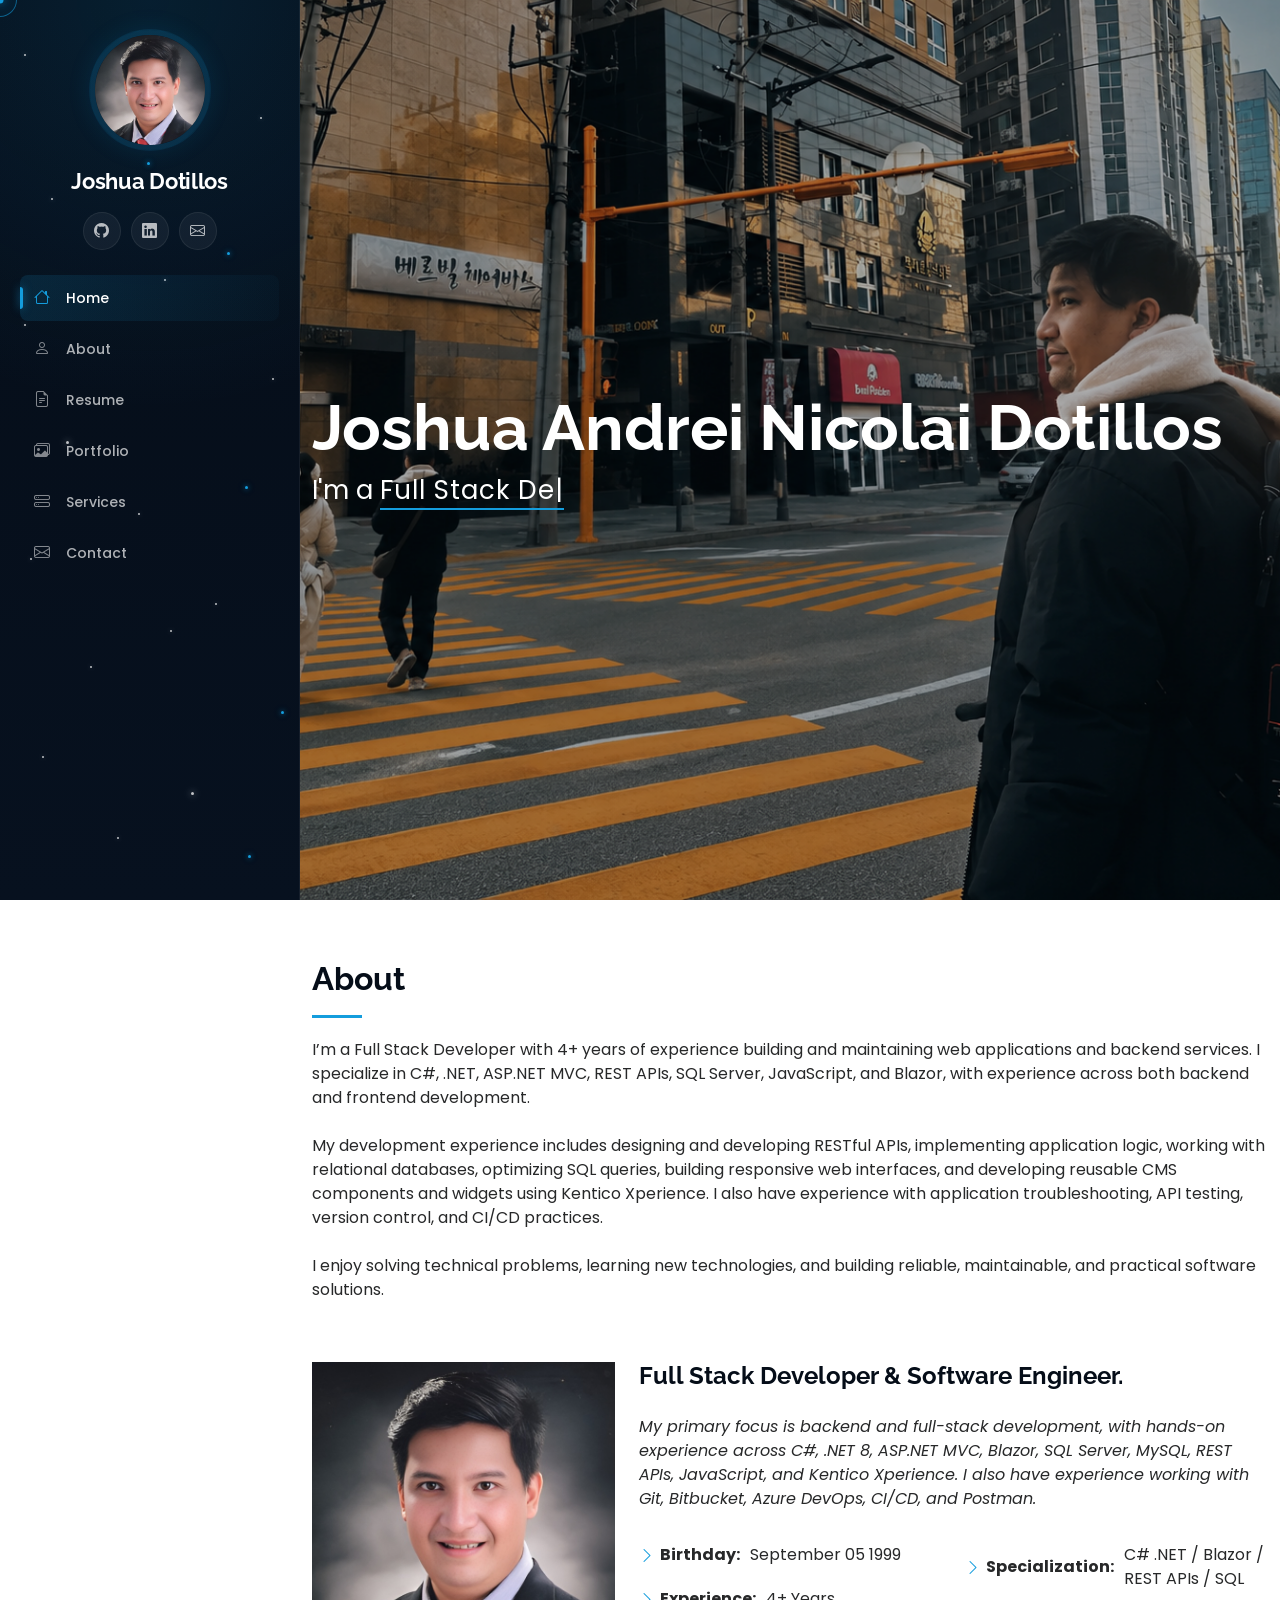
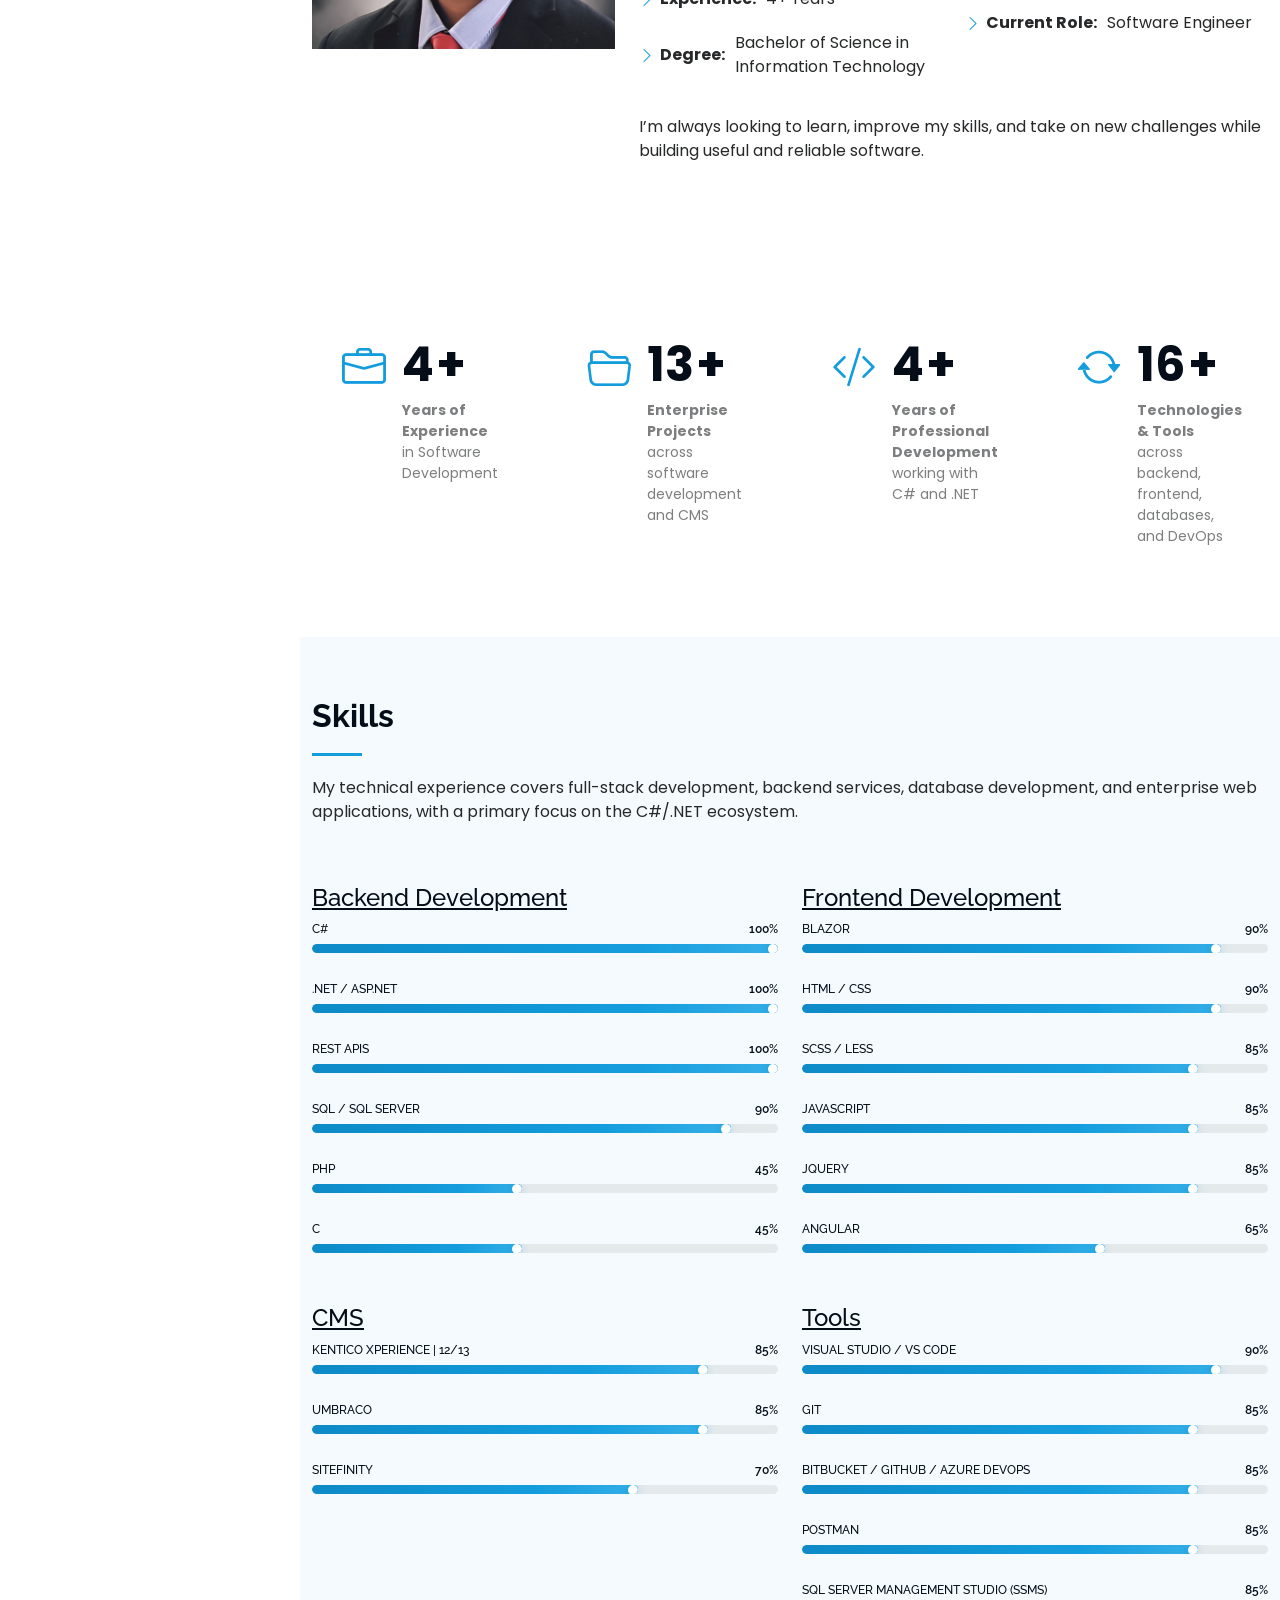
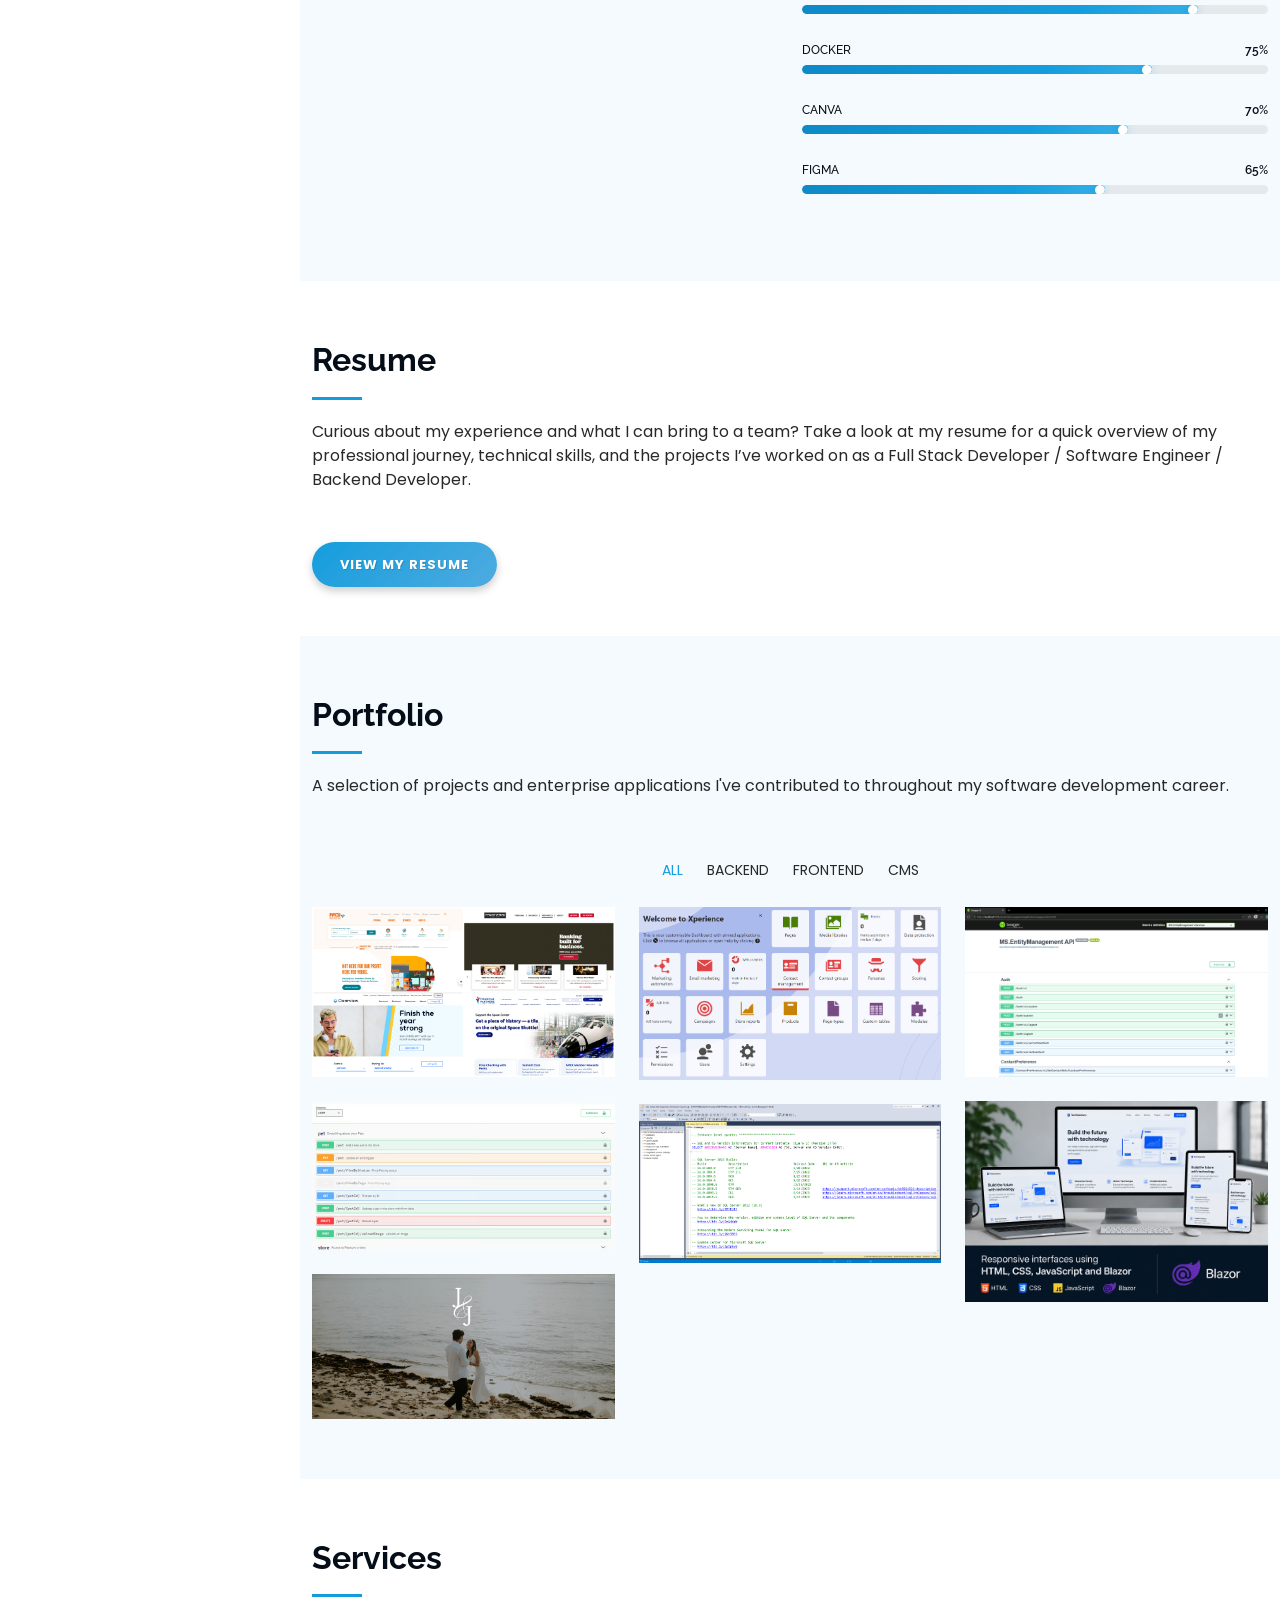
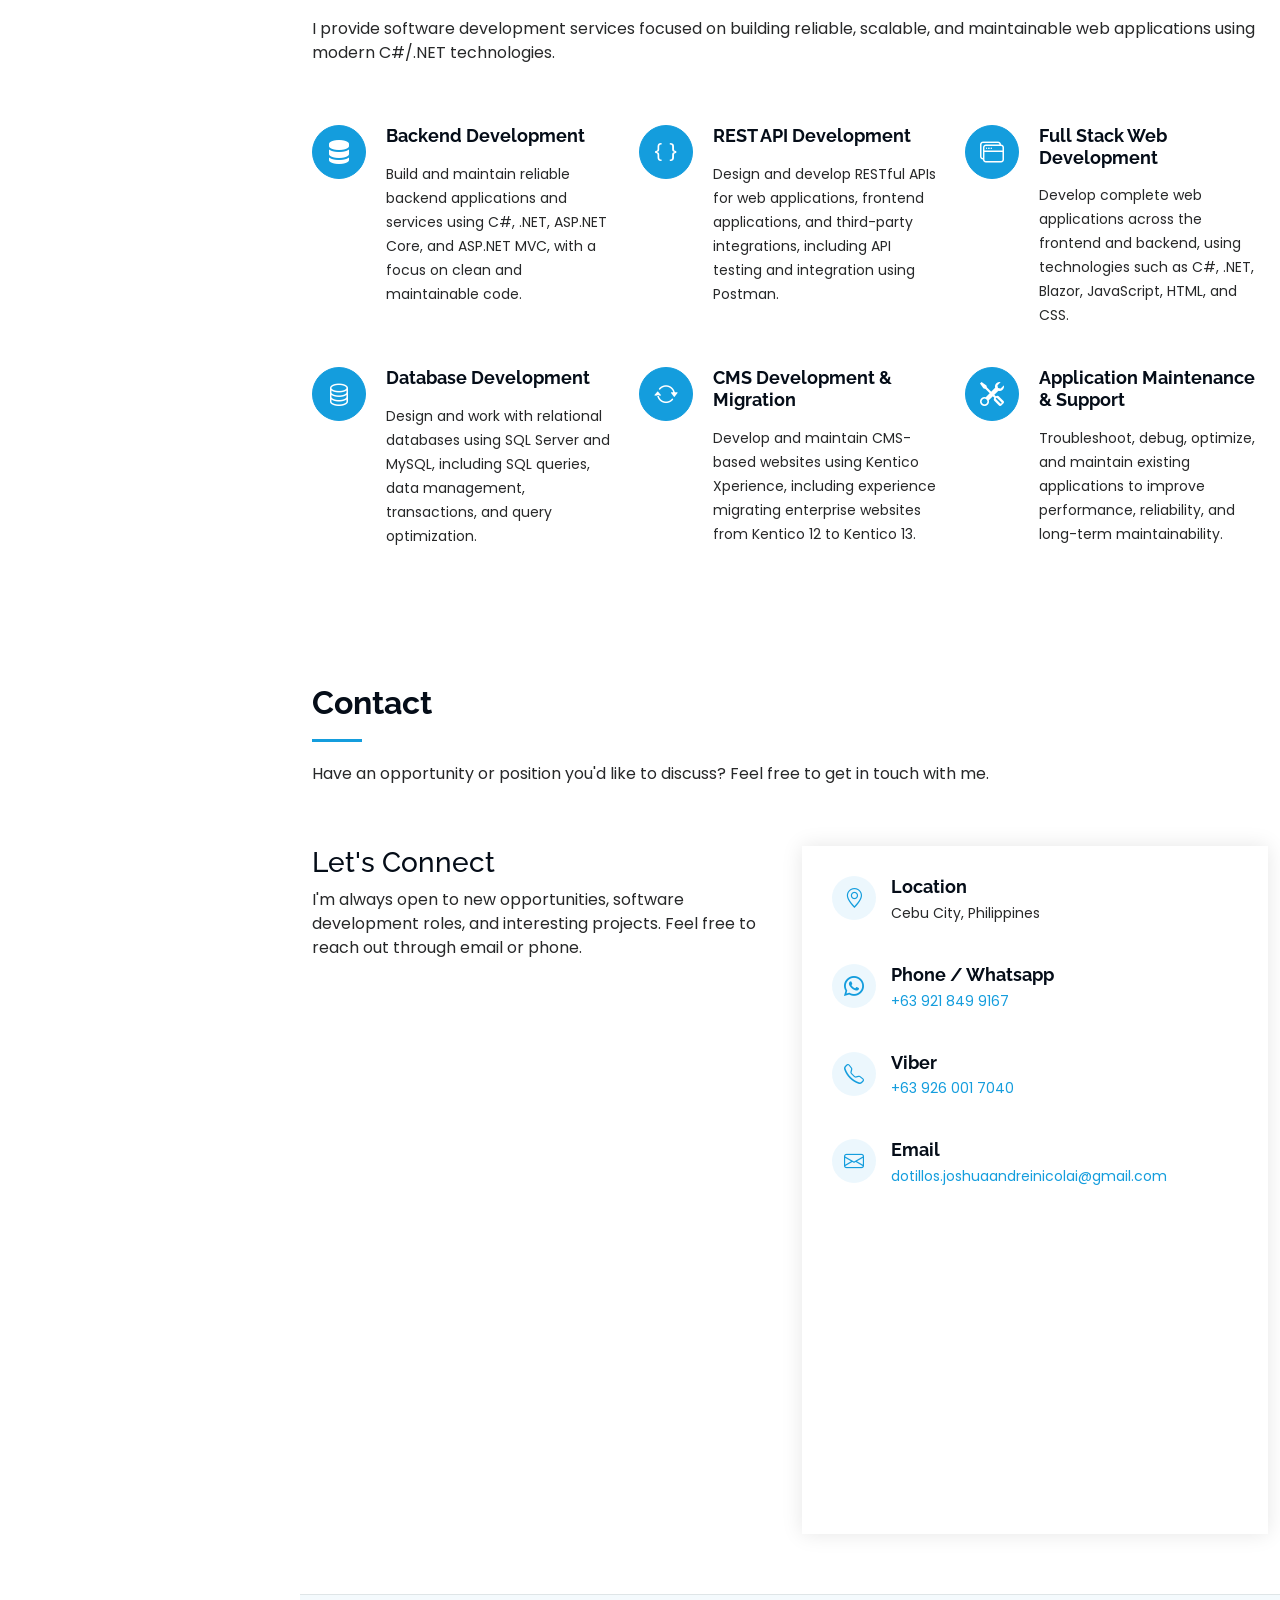
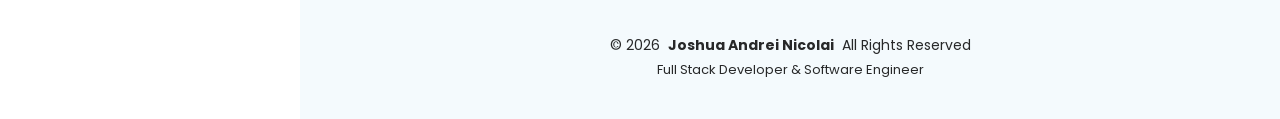
==== index.html @ 0458a4d9 "Added BG and Cursor Effects" ====
<!DOCTYPE html>
<html lang="en">

<head>
    <meta charset="utf-8">
    <meta content="width=device-width, initial-scale=1.0" name="viewport">
    <title>Joshua Dotillos | Portfolio</title>
    <meta content="" name="description">
    <meta content="" name="keywords">

    <!-- Favicons -->
    <link href="Content/assets/img/favicon.png" rel="icon">
    <link href="Content/assets/img/apple-touch-icon.png" rel="apple-touch-icon">

    <!-- Fonts -->
    <link href="https://fonts.googleapis.com" rel="preconnect">
    <link href="https://fonts.gstatic.com" rel="preconnect" crossorigin>
    <link
        href="https://fonts.googleapis.com/css2?family=Roboto:ital,wght@0,100;0,300;0,400;0,500;0,700;0,900;1,100;1,300;1,400;1,500;1,700;1,900&family=Poppins:ital,wght@0,100;0,200;0,300;0,400;0,500;0,600;0,700;0,800;0,900;1,100;1,200;1,300;1,400;1,500;1,600;1,700;1,800;1,900&family=Raleway:ital,wght@0,100;0,200;0,300;0,400;0,500;0,600;0,700;0,800;0,900;1,100;1,200;1,300;1,400;1,500;1,600;1,700;1,800;1,900&display=swap"
        rel="stylesheet">

    <!-- Vendor CSS Files -->
    <link href="Content/assets/vendor/bootstrap/css/bootstrap.min.css" rel="stylesheet">
    <link href="Content/assets/vendor/bootstrap-icons/bootstrap-icons.css" rel="stylesheet">
    <link href="Content/assets/vendor/aos/aos.css" rel="stylesheet">
    <link href="Content/assets/vendor/glightbox/css/glightbox.min.css" rel="stylesheet">
    <link href="Content/assets/vendor/swiper/swiper-bundle.min.css" rel="stylesheet">

    <!-- CSS File -->
    <link href="Content/assets/css/main.css" rel="stylesheet">
    <link href="Content/assets/css/buttons.css" rel="stylesheet">
</head>

<body class="index-page">

    <header id="header" class="header dark-background d-flex flex-column">

        <!-- Stargazing background -->
        <div class="star-field" aria-hidden="true">
            <span class="star star-1"></span>
            <span class="star star-2"></span>
            <span class="star star-3"></span>
            <span class="star star-4"></span>
            <span class="star star-5"></span>
            <span class="star star-6"></span>
            <span class="star star-7"></span>
            <span class="star star-8"></span>
            <span class="star star-9"></span>
            <span class="star star-10"></span>
            <span class="star star-11"></span>
            <span class="star star-12"></span>
            <span class="star star-13"></span>
            <span class="star star-14"></span>
            <span class="star star-15"></span>
            <span class="star star-16"></span>
            <span class="star star-17"></span>
            <span class="star star-18"></span>
            <span class="star star-19"></span>
            <span class="star star-20"></span>
        </div>

        <!-- Header content -->
        <div class="header-content">
            <i class="header-toggle d-xl-none bi bi-list"></i>
            <div class="profile-img">
                <img src="Content/assets/img/my-profile-img.jpg" alt="Joshua Dotillos" class="img-fluid rounded-circle">
            </div>

            <a href="index.html" class="logo d-flex align-items-center justify-content-center">
                <h1 class="sitename">Joshua Dotillos</h1>
            </a>

            <div class="social-links text-center">
                <a href="https://github.com/joshuadotillos" class="github" aria-label="GitHub">
                    <i class="bi bi-github"></i>
                </a>

                <a href="https://www.linkedin.com/in/joshuadotillos/" class="linkedin" aria-label="LinkedIn">
                    <i class="bi bi-linkedin"></i>
                </a>

                <a href="mailto:dotillos.joshuandreinicolai@gmail.com" class="email" aria-label="Email">
                    <i class="bi bi-envelope"></i>
                </a>
            </div>

            <nav id="navmenu" class="navmenu">
                <ul>
                    <li>
                        <a href="#hero" class="active">
                            <i class="bi bi-house navicon"></i>
                            <span>Home</span>
                        </a>
                    </li>

                    <li>
                        <a href="#about">
                            <i class="bi bi-person navicon"></i>
                            <span>About</span>
                        </a>
                    </li>

                    <li>
                        <a href="#resume">
                            <i class="bi bi-file-earmark-text navicon"></i>
                            <span>Resume</span>
                        </a>
                    </li>

                    <li>
                        <a href="#portfolio">
                            <i class="bi bi-images navicon"></i>
                            <span>Portfolio</span>
                        </a>
                    </li>

                    <li>
                        <a href="#services">
                            <i class="bi bi-hdd-stack navicon"></i>
                            <span>Services</span>
                        </a>
                    </li>

                    <li>
                        <a href="#contact">
                            <i class="bi bi-envelope navicon"></i>
                            <span>Contact</span>
                        </a>
                    </li>
                </ul>
            </nav>
        </div>
    </header>

    <main class="main">

        <div class="custom-cursor">
            <div class="cursor-dot"></div>
            <div class="cursor-ring"></div>
        </div>

        <!-- Hero Section -->
        <section id="hero" class="hero section dark-background">

            <img src="Content/assets/img/hero-bg.png" alt="" data-aos="fade-in" class="">

            <div class="container" data-aos="fade-up" data-aos-delay="100">
                <h2>Joshua Andrei Nicolai Dotillos</h2>
                <p>I'm a <span class="typed"
                        data-typed-items="Full Stack Developer, Software Engineer, Software Application Developer, Backend Developer">Developer</span><span
                        class="typed-cursor typed-cursor--blink" aria-hidden="true"></span><span
                        class="typed-cursor typed-cursor--blink" aria-hidden="true"></span></p>
            </div>

        </section>
        <!-- End Hero Section -->

        <!-- About Section -->
        <section id="about" class="about section">

            <!-- Section Title -->
            <div class="container section-title" data-aos="fade-up">
                <h2>About</h2>
                <p>
                    I’m a Full Stack Developer with 4+ years of experience building and maintaining web applications and
                    backend
                    services. I specialize in C#, .NET, ASP.NET MVC, REST APIs, SQL Server, JavaScript, and Blazor, with
                    experience across both backend and frontend development.
                    <br><br>
                    My development experience includes designing and developing RESTful APIs, implementing application
                    logic,
                    working with relational databases, optimizing SQL queries, building responsive web interfaces, and
                    developing
                    reusable CMS components and widgets using Kentico Xperience. I also have experience with application
                    troubleshooting, API testing, version control, and CI/CD practices.
                    <br><br>
                    I enjoy solving technical problems, learning new technologies, and building reliable, maintainable,
                    and
                    practical software solutions.
                </p>
            </div>
            <!-- End Section Title -->

            <div class="container" data-aos="fade-up" data-aos-delay="100">

                <div class="row gy-4 justify-content-center">
                    <div class="col-lg-4">
                        <img src="Content/assets/img/my-profile-img.jpg" class="img-fluid" alt="">
                    </div>
                    <div class="col-lg-8 content">
                        <h2>Full Stack Developer &amp; Software Engineer.</h2>
                        <p class="fst-italic py-3">
                            My primary focus is backend and full-stack development, with hands-on experience across C#,
                            .NET 8,
                            ASP.NET MVC, Blazor, SQL Server, MySQL, REST APIs, JavaScript, and Kentico Xperience.
                            I also have experience working with Git, Bitbucket, Azure DevOps, CI/CD, and Postman.
                        </p>
                        <div class="row">
                            <div class="col-lg-6">
                                <ul>
                                    <li><i class="bi bi-chevron-right"></i> <strong>Birthday:</strong> <span>September
                                            05 1999</span></li>
                                    <li><i class="bi bi-chevron-right"></i> <strong>Experience:</strong> <span>4+
                                            Years</span></li>
                                    <li><i class="bi bi-chevron-right"></i> <strong>Degree:</strong> <span>Bachelor of
                                            Science in
                                            Information Technology</span></li>
                                </ul>
                            </div>
                            <div class="col-lg-6">
                                <ul>
                                    <li><i class="bi bi-chevron-right"></i> <strong>Specialization:</strong> <span>C#
                                            .NET / Blazor / REST APIs /
                                            SQL</span></li>
                                    <li><i class="bi bi-chevron-right"></i> <strong>Current Role:</strong>
                                        <span>Software Engineer</span>
                                    </li>
                                </ul>
                            </div>
                        </div>
                        <p class="py-3">
                            I’m always looking to learn, improve my skills, and take on new challenges while building
                            useful and reliable software.
                        </p>
                    </div>
                </div>

            </div>

        </section>
        <!-- End About Section -->

        <!-- Stats Section -->
        <section id="stats" class="stats section">

            <div class="container" data-aos="fade-up" data-aos-delay="100">

                <div class="row gy-4">

                    <!-- Stats Item -->
                    <div class="col-lg-3 col-md-6">
                        <div class="stats-item">
                            <i class="bi bi-briefcase"></i>
                            <span data-purecounter-start="0" data-purecounter-end="4" data-purecounter-duration="1"
                                class="purecounter"></span>
                            <p><strong>Years of Experience</strong> <span>in Software Development</span></p>
                        </div>
                    </div>
                    <!-- End Stats Item -->

                    <!-- Stats Item -->
                    <div class="col-lg-3 col-md-6">
                        <div class="stats-item">
                            <i class="bi bi-folder2-open"></i>
                            <span data-purecounter-start="0" data-purecounter-end="13" data-purecounter-duration="1"
                                class="purecounter"></span>
                            <p><strong>Enterprise Projects</strong> <span>across software development and CMS</span></p>
                        </div>
                    </div>
                    <!-- End Stats Item -->

                    <!-- Stats Item -->
                    <div class="col-lg-3 col-md-6">
                        <div class="stats-item">
                            <i class="bi bi-code-slash"></i>
                            <span data-purecounter-start="0" data-purecounter-end="4" data-purecounter-duration="1"
                                class="purecounter"></span>
                            <p><strong>Years of Professional Development</strong> <span>working with C# and .NET</span>
                            </p>
                        </div>
                    </div>
                    <!-- End Stats Item -->

                    <!-- Stats Item -->
                    <div class="col-lg-3 col-md-6">
                        <div class="stats-item">
                            <i class="bi bi-arrow-repeat"></i>
                            <span data-purecounter-start="0" data-purecounter-end="16" data-purecounter-duration="1"
                                class="purecounter"></span>
                            <p><strong>Technologies & Tools</strong> <span>across backend, frontend, databases, and
                                    DevOps</span></p>
                        </div>
                    </div>
                    <!-- End Stats Item -->

                </div>

            </div>

        </section>
        <!-- End Stats Section -->

        <!-- Skills Section -->
        <section id="skills" class="skills section light-background">

            <!-- Section Title -->
            <div class="container section-title" data-aos="fade-up">
                <h2>Skills</h2>
                <p>My technical experience covers full-stack development, backend services, database development, and
                    enterprise
                    web applications,
                    with a primary focus on the C#/.NET ecosystem.</p>
            </div>
            <!-- End Section Title -->

            <div class="container" data-aos="fade-up" data-aos-delay="100">
                <div class="row skills-content skills-animation">

                    <!-- BACKEND -->
                    <div class="col-lg-6">
                        <h4><u>Backend Development</u></h4>

                        <!-- C# -->
                        <div class="progress">
                            <span class="skill">
                                <span>C#</span>
                                <i class="val">100%</i>
                            </span>
                            <div class="progress-bar-wrap">
                                <div class="progress-bar" role="progressbar" aria-valuenow="100" aria-valuemin="0"
                                    aria-valuemax="100">
                                </div>
                            </div>
                        </div>

                        <!-- .NET -->
                        <div class="progress">
                            <span class="skill">
                                <span>.NET / ASP.NET</span>
                                <i class="val">100%</i>
                            </span>
                            <div class="progress-bar-wrap">
                                <div class="progress-bar" role="progressbar" aria-valuenow="100" aria-valuemin="0"
                                    aria-valuemax="100">
                                </div>
                            </div>
                        </div>

                        <!-- REST APIs -->
                        <div class="progress">
                            <span class="skill">
                                <span>REST APIs</span>
                                <i class="val">100%</i>
                            </span>
                            <div class="progress-bar-wrap">
                                <div class="progress-bar" role="progressbar" aria-valuenow="100" aria-valuemin="0"
                                    aria-valuemax="100">
                                </div>
                            </div>
                        </div>

                        <!-- SQL -->
                        <div class="progress">
                            <span class="skill">
                                <span>SQL / SQL Server</span>
                                <i class="val">90%</i>
                            </span>
                            <div class="progress-bar-wrap">
                                <div class="progress-bar" role="progressbar" aria-valuenow="90" aria-valuemin="0"
                                    aria-valuemax="100">
                                </div>
                            </div>
                        </div>

                        <!-- PHP -->
                        <div class="progress">
                            <span class="skill">
                                <span>PHP</span>
                                <i class="val">45%</i>
                            </span>
                            <div class="progress-bar-wrap">
                                <div class="progress-bar" role="progressbar" aria-valuenow="45" aria-valuemin="0"
                                    aria-valuemax="100">
                                </div>
                            </div>
                        </div>

                        <!-- C -->
                        <div class="progress">
                            <span class="skill">
                                <span>C</span>
                                <i class="val">45%</i>
                            </span>
                            <div class="progress-bar-wrap">
                                <div class="progress-bar" role="progressbar" aria-valuenow="45" aria-valuemin="0"
                                    aria-valuemax="100">
                                </div>
                            </div>
                        </div>

                    </div>


                    <!-- FRONTEND -->
                    <div class="col-lg-6">
                        <h4><u>Frontend Development</u></h4>

                        <!-- Blazor -->
                        <div class="progress">
                            <span class="skill">
                                <span>Blazor</span>
                                <i class="val">90%</i>
                            </span>
                            <div class="progress-bar-wrap">
                                <div class="progress-bar" role="progressbar" aria-valuenow="90" aria-valuemin="0"
                                    aria-valuemax="100">
                                </div>
                            </div>
                        </div>

                        <!-- HTML / CSS -->
                        <div class="progress">
                            <span class="skill">
                                <span>HTML / CSS</span>
                                <i class="val">90%</i>
                            </span>
                            <div class="progress-bar-wrap">
                                <div class="progress-bar" role="progressbar" aria-valuenow="90" aria-valuemin="0"
                                    aria-valuemax="100">
                                </div>
                            </div>
                        </div>

                        <!-- SCSS / LESS -->
                        <div class="progress">
                            <span class="skill">
                                <span>SCSS / LESS</span>
                                <i class="val">85%</i>
                            </span>
                            <div class="progress-bar-wrap">
                                <div class="progress-bar" role="progressbar" aria-valuenow="85" aria-valuemin="0"
                                    aria-valuemax="100">
                                </div>
                            </div>
                        </div>

                        <!-- JavaScript -->
                        <div class="progress">
                            <span class="skill">
                                <span>JavaScript</span>
                                <i class="val">85%</i>
                            </span>
                            <div class="progress-bar-wrap">
                                <div class="progress-bar" role="progressbar" aria-valuenow="85" aria-valuemin="0"
                                    aria-valuemax="100">
                                </div>
                            </div>
                        </div>

                        <!-- jQuery -->
                        <div class="progress">
                            <span class="skill">
                                <span>jQuery</span>
                                <i class="val">85%</i>
                            </span>
                            <div class="progress-bar-wrap">
                                <div class="progress-bar" role="progressbar" aria-valuenow="85" aria-valuemin="0"
                                    aria-valuemax="100">
                                </div>
                            </div>
                        </div>

                        <!-- Angular -->
                        <div class="progress">
                            <span class="skill">
                                <span>Angular</span>
                                <i class="val">65%</i>
                            </span>
                            <div class="progress-bar-wrap">
                                <div class="progress-bar" role="progressbar" aria-valuenow="65" aria-valuemin="0"
                                    aria-valuemax="100">
                                </div>
                            </div>
                        </div>

                    </div>

                </div>


                <!-- CMS & TOOLS -->
                <div class="row skills-content skills-animation mt-4">
                    <div class="col-lg-6">
                        <h4><u>CMS</u></h4>

                        <div class="progress">
                            <span class="skill">
                                <span>Kentico Xperience | 12/13</span>
                                <i class="val">85%</i>
                            </span>
                            <div class="progress-bar-wrap">
                                <div class="progress-bar" role="progressbar" aria-valuenow="85" aria-valuemin="0"
                                    aria-valuemax="100">
                                </div>
                            </div>
                        </div>

                        <div class="progress">
                            <span class="skill">
                                <span>Umbraco</span>
                                <i class="val">85%</i>
                            </span>
                            <div class="progress-bar-wrap">
                                <div class="progress-bar" role="progressbar" aria-valuenow="85" aria-valuemin="0"
                                    aria-valuemax="100">
                                </div>
                            </div>
                        </div>

                        <div class="progress">
                            <span class="skill">
                                <span>Sitefinity</span>
                                <i class="val">70%</i>
                            </span>
                            <div class="progress-bar-wrap">
                                <div class="progress-bar" role="progressbar" aria-valuenow="70" aria-valuemin="0"
                                    aria-valuemax="100">
                                </div>
                            </div>
                        </div>

                    </div>


                    <div class="col-lg-6">
                        <h4><u>Tools</u></h4>

                        <div class="progress">
                            <span class="skill">
                                <span>Visual Studio / VS Code</span>
                                <i class="val">90%</i>
                            </span>
                            <div class="progress-bar-wrap">
                                <div class="progress-bar" role="progressbar" aria-valuenow="90" aria-valuemin="0"
                                    aria-valuemax="100">
                                </div>
                            </div>
                        </div>

                        <div class="progress">
                            <span class="skill">
                                <span>Git</span>
                                <i class="val">85%</i>
                            </span>
                            <div class="progress-bar-wrap">
                                <div class="progress-bar" role="progressbar" aria-valuenow="85" aria-valuemin="0"
                                    aria-valuemax="100">
                                </div>
                            </div>
                        </div>

                        <div class="progress">
                            <span class="skill">
                                <span>Bitbucket / Github / Azure DevOps</span>
                                <i class="val">85%</i>
                            </span>
                            <div class="progress-bar-wrap">
                                <div class="progress-bar" role="progressbar" aria-valuenow="85" aria-valuemin="0"
                                    aria-valuemax="100">
                                </div>
                            </div>
                        </div>

                        <div class="progress">
                            <span class="skill">
                                <span>Postman</span>
                                <i class="val">85%</i>
                            </span>
                            <div class="progress-bar-wrap">
                                <div class="progress-bar" role="progressbar" aria-valuenow="85" aria-valuemin="0"
                                    aria-valuemax="100">
                                </div>
                            </div>
                        </div>

                        <div class="progress">
                            <span class="skill">
                                <span>SQL Server Management Studio (SSMS)</span>
                                <i class="val">85%</i>
                            </span>
                            <div class="progress-bar-wrap">
                                <div class="progress-bar" role="progressbar" aria-valuenow="85" aria-valuemin="0"
                                    aria-valuemax="100">
                                </div>
                            </div>
                        </div>

                        <div class="progress">
                            <span class="skill">
                                <span>Docker</span>
                                <i class="val">75%</i>
                            </span>
                            <div class="progress-bar-wrap">
                                <div class="progress-bar" role="progressbar" aria-valuenow="75" aria-valuemin="0"
                                    aria-valuemax="100">
                                </div>
                            </div>
                        </div>

                        <div class="progress">
                            <span class="skill">
                                <span>Canva</span>
                                <i class="val">70%</i>
                            </span>
                            <div class="progress-bar-wrap">
                                <div class="progress-bar" role="progressbar" aria-valuenow="70" aria-valuemin="0"
                                    aria-valuemax="100">
                                </div>
                            </div>
                        </div>

                        <div class="progress">
                            <span class="skill">
                                <span>Figma</span>
                                <i class="val">65%</i>
                            </span>
                            <div class="progress-bar-wrap">
                                <div class="progress-bar" role="progressbar" aria-valuenow="65" aria-valuemin="0"
                                    aria-valuemax="100">
                                </div>
                            </div>
                        </div>

                    </div>
                </div>
            </div>
        </section>
        <!-- End Skills Section -->

        <!-- Resume Section -->
        <section id="resume" class="resume section">

            <!-- Section Title -->
            <div class="container section-title resume-bottom" data-aos="fade-up">
                <h2>Resume</h2>
                <p>Curious about my experience and what I can bring to a team? Take a look at my resume for a quick
                    overview of my professional journey,
                    technical skills, and the projects I’ve worked on as a Full Stack Developer / Software Engineer /
                    Backend Developer.</p>
            </div>
            <!-- End Section Title -->

            <div class="container">
                <a class="btn-import btn-primary-import btn-radius"
                    href="../Website/Content/assets/document/Joshua Dotillos - Resume.pdf" role="button"
                    target="_blank">View my Resume</a>
            </div>

        </section>
        <!-- End Resume Section -->

        <!-- Portfolio Section -->
        <section id="portfolio" class="portfolio section light-background">

            <!-- Section Title -->
            <div class="container section-title" data-aos="fade-up">
                <h2>Portfolio</h2>
                <p>A selection of projects and enterprise applications I've contributed to throughout my software
                    development career.</p>
            </div>
            <!-- End Section Title -->

            <div class="container">
                <div class="isotope-layout" data-default-filter="*" data-layout="masonry" data-sort="original-order">

                    <!-- Portfolio Filters -->
                    <ul class="portfolio-filters isotope-filters" data-aos="fade-up" data-aos-delay="100">
                        <li data-filter="*" class="filter-active">All</li>
                        <li data-filter=".filter-backend">Backend</li>
                        <li data-filter=".filter-frontend">Frontend</li>
                        <li data-filter=".filter-cms">CMS</li>
                    </ul>
                    <!-- End Portfolio Filters -->

                    <div class="row gy-4 isotope-container" data-aos="fade-up" data-aos-delay="200">

                        <!-- Portfolio Item -->
                        <div
                            class="col-lg-4 col-md-6 portfolio-item isotope-item filter-backend filter-frontend filter-cms">
                            <div class="portfolio-content h-100">
                                <img src="Content/assets/img/portfolio/zag-client.png" class="img-fluid"
                                    alt="ZAG Client Website">

                                <div class="portfolio-info">
                                    <h4>ZAG Client Websites</h4>
                                    <p>Full-stack development for multiple client websites</p>

                                    <a href="Content/assets/img/portfolio/zag-client.png" title="ZAG Client Websites"
                                        data-gallery="portfolio-gallery-zag" class="glightbox preview-link">
                                        <i class="bi bi-zoom-in"></i>
                                    </a>

                                    <a href="portfolio-details-zag.html" title="More Details" class="details-link">
                                        <i class="bi bi-link-45deg"></i>
                                    </a>
                                </div>
                            </div>
                        </div>
                        <!-- End Portfolio Item -->

                        <!-- Portfolio Item -->
                        <div class="col-lg-4 col-md-6 portfolio-item isotope-item filter-backend filter-cms">
                            <div class="portfolio-content h-100">
                                <img src="Content/assets/img/portfolio/xperience-migration.png" class="img-fluid"
                                    alt="Kentico Xperience Migration">

                                <div class="portfolio-info">
                                    <h4>Kentico Xperience Migration</h4>
                                    <p>Kentico 12 to Kentico Xperience 13 migration</p>

                                    <a href="Content/assets/img/portfolio/xperience-migration.png"
                                        title="Kentico Xperience Migration" data-gallery="portfolio-gallery-kentico"
                                        class="glightbox preview-link">
                                        <i class="bi bi-zoom-in"></i>
                                    </a>

                                    <a href="portfolio-details-zag.html" title="More Details" class="details-link">
                                        <i class="bi bi-link-45deg"></i>
                                    </a>
                                </div>
                            </div>
                        </div>
                        <!-- End Portfolio Item -->

                        <!-- Portfolio Item -->
                        <div class="col-lg-4 col-md-6 portfolio-item isotope-item filter-backend">
                            <div class="portfolio-content h-100">
                                <img src="Content/assets/img/portfolio/iras-api.jpeg" class="img-fluid"
                                    alt="IRAS Backend Development">

                                <div class="portfolio-info">
                                    <h4>IRAS Tax Administration Platform</h4>
                                    <p>Backend services and REST API development</p>

                                    <a href="Content/assets/img/portfolio/iras-api.jpeg"
                                        title="IRAS Tax Administration Platform" data-gallery="portfolio-gallery-iras"
                                        class="glightbox preview-link">
                                        <i class="bi bi-zoom-in"></i>
                                    </a>

                                    <a href="portfolio-details-iras.html" title="More Details" class="details-link">
                                        <i class="bi bi-link-45deg"></i>
                                    </a>
                                </div>
                            </div>
                        </div>
                        <!-- End Portfolio Item -->

                        <!-- Portfolio Item -->
                        <div class="col-lg-4 col-md-6 portfolio-item isotope-item filter-frontend">
                            <div class="portfolio-content h-100">
                                <img src="Content/assets/img/portfolio/html_css_js_blazor.png" class="img-fluid"
                                    alt="Frontend Development">

                                <div class="portfolio-info">
                                    <h4>Frontend Development</h4>
                                    <p>Responsive interfaces using HTML, CSS, JavaScript and Blazor</p>

                                    <a href="Content/assets/img/portfolio/html_css_js_blazor.png"
                                        title="Frontend Development" data-gallery="portfolio-gallery-frontend"
                                        class="glightbox preview-link">
                                        <i class="bi bi-zoom-in"></i>
                                    </a>

                                    <a href="portfolio-details-zag.html" title="More Details" class="details-link">
                                        <i class="bi bi-link-45deg"></i>
                                    </a>
                                </div>
                            </div>
                        </div>
                        <!-- End Portfolio Item -->

                        <!-- Portfolio Item -->
                        <div class="col-lg-4 col-md-6 portfolio-item isotope-item filter-backend">
                            <div class="portfolio-content h-100">
                                <img src="Content/assets/img/portfolio/api-picture.avif" class="img-fluid"
                                    alt="REST API Development">

                                <div class="portfolio-info">
                                    <h4>REST API Development</h4>
                                    <p>RESTful APIs using C# and .NET</p>

                                    <a href="Content/assets/img/portfolio/api-picture.avif" title="REST API Development"
                                        data-gallery="portfolio-gallery-api" class="glightbox preview-link">
                                        <i class="bi bi-zoom-in"></i>
                                    </a>

                                    <a href="portfolio-details-iras.html" title="More Details" class="details-link">
                                        <i class="bi bi-link-45deg"></i>
                                    </a>
                                </div>
                            </div>
                        </div>
                        <!-- End Portfolio Item -->

                        <!-- Portfolio Item -->
                        <div class="col-lg-4 col-md-6 portfolio-item isotope-item filter-backend">
                            <div class="portfolio-content h-100">
                                <img src="Content/assets/img/portfolio/mssql-picture.webp" class="img-fluid"
                                    alt="Database Development">

                                <div class="portfolio-info">
                                    <h4>Database Development</h4>
                                    <p>SQL Server, queries, transactions and optimization</p>

                                    <a href="Content/assets/img/portfolio/mssql-picture.webp"
                                        title="Database Development" data-gallery="portfolio-gallery-database"
                                        class="glightbox preview-link">
                                        <i class="bi bi-zoom-in"></i>
                                    </a>

                                    <a href="portfolio-details-iras.html" title="More Details" class="details-link">
                                        <i class="bi bi-link-45deg"></i>
                                    </a>
                                </div>
                            </div>
                        </div>
                        <!-- End Portfolio Item -->

                        <!-- Portfolio Item -->
                        <div class="col-lg-4 col-md-6 portfolio-item isotope-item filter-frontend">
                            <div class="portfolio-content h-100">
                                <img src="Content/assets/img/portfolio/jxj-website.png" class="img-fluid"
                                    alt="Database Development">

                                <div class="portfolio-info">
                                    <h4>JxJ Wedding Website</h4>
                                    <p>A personalized wedding website created using Canva to share our story, wedding
                                        details, and important information with guests.</p>

                                    <a href="Content/assets/img/portfolio/jxj-website.png" title="JxJ Wedding Website"
                                        data-gallery="portfolio-gallery-database" class="glightbox preview-link">
                                        <i class="bi bi-zoom-in"></i>
                                    </a>

                                    <a href="portfolio-details-wedding.html" title="More Details" class="details-link">
                                        <i class="bi bi-link-45deg"></i>
                                    </a>
                                </div>
                            </div>
                        </div>
                        <!-- End Portfolio Item -->

                    </div>
                    <!-- End Portfolio Container -->

                </div>

            </div>

        </section>
        <!-- End Portfolio Section -->

        <!-- Services Section -->
        <section id="services" class="services section">

            <!-- Section Title -->
            <div class="container section-title" data-aos="fade-up">
                <h2>Services</h2>
                <p>I provide software development services focused on building reliable, scalable, and maintainable web
                    applications using modern C#/.NET technologies.</p>
            </div>
            <!-- End Section Title -->

            <div class="container">
                <div class="row gy-4">

                    <!-- Service Item -->
                    <div class="col-lg-4 col-md-6 service-item d-flex" data-aos="fade-up" data-aos-delay="100">
                        <div class="icon flex-shrink-0"><i class="bi bi-server"></i></div>
                        <div>
                            <h4 class="title stretched-link">Backend Development</h4>
                            <p class="description">Build and maintain reliable backend applications and services using
                                C#, .NET,
                                ASP.NET Core, and ASP.NET MVC,
                                with a focus on clean and maintainable code.</p>
                        </div>
                    </div>
                    <!-- End Service Item -->

                    <!-- Service Item -->
                    <div class="col-lg-4 col-md-6 service-item d-flex" data-aos="fade-up" data-aos-delay="200">
                        <div class="icon flex-shrink-0"><i class="bi bi-braces"></i></div>
                        <div>
                            <h4 class="title stretched-link">REST API Development</h4>
                            <p class="description">Design and develop RESTful APIs for web applications, frontend
                                applications, and
                                third-party integrations,
                                including API testing and integration using Postman.</p>
                        </div>
                    </div>
                    <!-- End Service Item -->

                    <!-- Service Item -->
                    <div class="col-lg-4 col-md-6 service-item d-flex" data-aos="fade-up" data-aos-delay="300">
                        <div class="icon flex-shrink-0"><i class="bi bi-window-stack"></i></div>
                        <div>
                            <h4 class="title stretched-link">Full Stack Web Development</h4>
                            <p class="description">Develop complete web applications across the frontend and backend,
                                using
                                technologies such as C#, .NET, Blazor, JavaScript, HTML, and CSS.</p>
                        </div>
                    </div>
                    <!-- End Service Item -->

                    <!-- Service Item -->
                    <div class="col-lg-4 col-md-6 service-item d-flex" data-aos="fade-up" data-aos-delay="400">
                        <div class="icon flex-shrink-0"><i class="bi bi-database"></i></div>
                        <div>
                            <h4 class="title stretched-link">Database Development</h4>
                            <p class="description">Design and work with relational databases using SQL Server and MySQL,
                                including SQL
                                queries, data management, transactions, and query optimization.</p>
                        </div>
                    </div>
                    <!-- End Service Item -->

                    <!-- Service Item -->
                    <div class="col-lg-4 col-md-6 service-item d-flex" data-aos="fade-up" data-aos-delay="500">
                        <div class="icon flex-shrink-0"><i class="bi bi-arrow-repeat"></i></div>
                        <div>
                            <h4 class="title stretched-link">CMS Development & Migration</h4>
                            <p class="description">Develop and maintain CMS-based websites using Kentico Xperience,
                                including
                                experience migrating enterprise websites from Kentico 12 to Kentico 13.</p>
                        </div>
                    </div>
                    <!-- End Service Item -->

                    <!-- Service Item -->
                    <div class="col-lg-4 col-md-6 service-item d-flex" data-aos="fade-up" data-aos-delay="600">
                        <div class="icon flex-shrink-0"><i class="bi bi-tools"></i></div>
                        <div>
                            <h4 class="title stretched-link">Application Maintenance & Support</h4>
                            <p class="description">Troubleshoot, debug, optimize, and maintain existing applications to
                                improve
                                performance, reliability, and long-term maintainability.</p>
                        </div>
                    </div>
                    <!-- End Service Item -->

                </div>

            </div>

        </section>
        <!-- End Services Section -->

        <!-- Contact Section -->
        <section id="contact" class="contact section">

            <!-- Section Title -->
            <div class="container section-title" data-aos="fade-up">
                <h2>Contact</h2>
                <p>
                    Have an opportunity or position you'd like to discuss?
                    Feel free to get in touch with me.
                </p>
            </div>
            <!-- End Section Title -->

            <div class="container" data-aos="fade-up" data-aos-delay="100">
                <div class="row gy-4">

                    <!-- Contact Links -->
                    <div class="col-lg-6">
                        <div class="contact-links" data-aos="fade-up" data-aos-delay="200">
                            <div class="contact-message">
                                <h3>Let's Connect</h3>

                                <p>
                                    I'm always open to new opportunities, software development roles,
                                    and interesting projects. Feel free to reach out through email or phone.
                                </p>
                            </div>
                        </div>
                    </div>
                    <!-- End Contact Links -->

                    <!-- Contact Information -->
                    <div class="col-lg-6">
                        <div class="info-wrap">

                            <!-- Location -->
                            <div class="info-item d-flex" data-aos="fade-up" data-aos-delay="200">
                                <i class="bi bi-geo-alt flex-shrink-0"></i>
                                <div>
                                    <h3>Location</h3>
                                    <p>Cebu City, Philippines</p>
                                </div>
                            </div>
                            <!-- End Location -->

                            <!-- Phone -->
                            <div class="info-item d-flex" data-aos="fade-up" data-aos-delay="300">
                                <i class="bi bi-whatsapp flex-shrink-0"></i>
                                <div>
                                    <h3>Phone / Whatsapp</h3>
                                    <p>
                                        <a href="tel:+639218499167">
                                            +63 921 849 9167
                                        </a>
                                    </p>
                                </div>
                            </div>
                            <!-- End Phone -->

                            <!-- Viber -->
                            <div class="info-item d-flex" data-aos="fade-up" data-aos-delay="300">
                                <i class="bi bi-telephone flex-shrink-0"></i>
                                <div>
                                    <h3>Viber</h3>
                                    <p>
                                        <a href="tel:+639260017040">
                                            +63 926 001 7040
                                        </a>
                                    </p>
                                </div>
                            </div>
                            <!-- End Phone -->

                            <!-- Email -->
                            <div class="info-item d-flex" data-aos="fade-up" data-aos-delay="400">
                                <i class="bi bi-envelope flex-shrink-0"></i>
                                <div>
                                    <h3>Email</h3>
                                    <p>
                                        <a href="mailto:dotillos.joshuaandreinicolai@gmail.com">
                                            dotillos.joshuaandreinicolai@gmail.com
                                        </a>
                                    </p>
                                </div>
                            </div>
                            <!-- End Email -->

                            <!-- Google Map -->
                            <iframe src="https://www.google.com/maps?q=Cebu+City,+Philippines&output=embed"
                                frameborder="0" style="border:0; width: 100%; height: 270px;" allowfullscreen=""
                                loading="lazy" referrerpolicy="no-referrer-when-downgrade">
                            </iframe>

                        </div>
                    </div>
                    <!-- End Contact Information -->
                </div>
            </div>

        </section>
        <!-- End Contact Section -->

    </main>

    <footer id="footer" class="footer position-relative light-background">

        <div class="container">
            <div class="copyright text-center">
                <p>
                    © 2026 <strong class="px-1 sitename">Joshua Andrei Nicolai</strong>
                    <span>All Rights Reserved</span>
                </p>
            </div>

            <div class="credits">
                Full Stack Developer &amp; Software Engineer
            </div>
        </div>

    </footer>

    <!-- Scroll Top -->
    <a href="#" id="scroll-top" class="scroll-top d-flex align-items-center justify-content-center"><i
            class="bi bi-arrow-up-short"></i></a>

    <!-- Preloader -->
    <div id="preloader"></div>

    <!-- Vendor JS Files -->
    <script src="Content/assets/vendor/bootstrap/js/bootstrap.bundle.min.js"></script>
    <script src="Content/assets/vendor/php-email-form/validate.js"></script>
    <script src="Content/assets/vendor/aos/aos.js"></script>
    <script src="Content/assets/vendor/typed.js/typed.umd.js"></script>
    <script src="Content/assets/vendor/purecounter/purecounter_vanilla.js"></script>
    <script src="Content/assets/vendor/waypoints/noframework.waypoints.js"></script>
    <script src="Content/assets/vendor/glightbox/js/glightbox.min.js"></script>
    <script src="Content/assets/vendor/imagesloaded/imagesloaded.pkgd.min.js"></script>
    <script src="Content/assets/vendor/isotope-layout/isotope.pkgd.min.js"></script>
    <script src="Content/assets/vendor/swiper/swiper-bundle.min.js"></script>

    <!-- Main JS File -->
    <script src="Content/assets/js/main.js"></script>

</body>

</html>
---- Content/assets/css/main.css ----
/* Fonts */
:root {
  --default-font: "Poppins", "Roboto", system-ui, -apple-system, "Segoe UI", Roboto, "Helvetica Neue", Arial, "Noto Sans", "Liberation Sans", sans-serif, "Apple Color Emoji", "Segoe UI Emoji", "Segoe UI Symbol", "Noto Color Emoji";
  --heading-font: "Raleway", sans-serif;
  --nav-font: "Poppins", sans-serif;
}

/* Root Colors */
:root {
  --background-color: #ffffff;
  --default-color: #272829;
  --heading-color: #050d18;
  --accent-color: #149ddd;
  --surface-color: #ffffff;
  --contrast-color: #ffffff;
}

/* Nav Menu Colors */
:root {
  --nav-color: #a8a9b4;
  --nav-hover-color: #ffffff;
  --nav-mobile-background-color: #040b14;
  --nav-dropdown-background-color: #040b14;
  --nav-dropdown-color: #a8a9b4;
  --nav-dropdown-hover-color: #ffffff;
}

.light-background {
  --background-color: #f4fafd;
  --surface-color: #ffffff;
}

.dark-background {
  --background-color: #040b14;
  --default-color: #ffffff;
  --heading-color: #ffffff;
  --surface-color: #151f2b;
  --contrast-color: #ffffff;
}

/* Smooth scroll */
:root {
  scroll-behavior: smooth;
}

/*--------------------------------------------------------------
# General Styling & Shared Classes
--------------------------------------------------------------*/
body {
  color: var(--default-color);
  background-color: var(--background-color);
  font-family: var(--default-font);
}

a {
  color: var(--accent-color);
  text-decoration: none;
  transition: 0.3s;
}

a:hover {
  color: color-mix(in srgb, var(--accent-color), transparent 25%);
  text-decoration: none;
}

h1,
h2,
h3,
h4,
h5,
h6 {
  color: var(--heading-color);
  font-family: var(--heading-font);
}

/* PHP Email Form Messages
------------------------------*/
.php-email-form .error-message {
  display: none;
  background: #df1529;
  color: #ffffff;
  text-align: left;
  padding: 15px;
  margin-bottom: 24px;
  font-weight: 600;
}

.php-email-form .sent-message {
  display: none;
  color: #ffffff;
  background: #059652;
  text-align: center;
  padding: 15px;
  margin-bottom: 24px;
  font-weight: 600;
}

.php-email-form .loading {
  display: none;
  background: var(--surface-color);
  text-align: center;
  padding: 15px;
  margin-bottom: 24px;
}

.php-email-form .loading:before {
  content: "";
  display: inline-block;
  border-radius: 50%;
  width: 24px;
  height: 24px;
  margin: 0 10px -6px 0;
  border: 3px solid var(--accent-color);
  border-top-color: var(--surface-color);
  animation: php-email-form-loading 1s linear infinite;
}

@keyframes php-email-form-loading {
  0% {
    transform: rotate(0deg);
  }

  100% {
    transform: rotate(360deg);
  }
}

/*--------------------------------------------------------------
# Global Header
--------------------------------------------------------------*/
.header {
  color: #ffffff;
  background: radial-gradient(circle at 50% 0%, rgba(20, 157, 221, 0.12), transparent 45%), linear-gradient(180deg, #050d18 0%, #07111f 100%);
  position: fixed;
  top: 0;
  left: 0;
  bottom: 0;
  width: 300px;
  padding: 25px 20px;
  transition: all ease-in-out 0.3s;
  overflow-y: auto;
  overflow-x: hidden;
  z-index: 997;
  border-right: 1px solid rgba(255, 255, 255, 0.06);
  box-shadow: px 0 35px rgba(0, 0, 0, 0.12);
}

.header-content {
  position: relative;
  width: 100%;
  height: 100%;
  display: flex;
  flex-direction: column;
  z-index: 2;
}

.star-field {
  position: absolute;
  inset: 0;
  width: 100%;
  height: 100%;
  pointer-events: none;
  overflow: hidden;
  z-index: 0;
}

.star {
  position: absolute;
  width: 2px;
  height: 2px;
  border-radius: 50%;
  background: rgba(255, 255, 255, 0.75);
  box-shadow: 0 0 5px rgba(255, 255, 255, 0.35);
  animation: starTwinkle 4s ease-in-out infinite;
}

.star:nth-child(4n) {
  width: 3px;
  height: 3px;
  background: #149ddd;
  box-shadow: 0 0 5px rgba(20, 157, 221, 0.85), 0 0 12px rgba(20, 157, 221, 0.30);
}

.star:nth-child(7n) {
  width: 3px;
  height: 3px;

  box-shadow: 0 0 7px rgba(255, 255, 255, 0.70), 0 0 14px rgba(255, 255, 255, 0.20);
}

.star-1 {
  top: 6%;
  left: 8%;
  animation-delay: 0s;
}

.star-2 {
  top: 13%;
  left: 87%;
  animation-delay: 1.2s;
}

.star-3 {
  top: 22%;
  left: 17%;
  animation-delay: 2.1s;
}

.star-4 {
  top: 28%;
  left: 76%;
  animation-delay: 0.7s;
}

.star-5 {
  top: 36%;
  left: 8%;
  animation-delay: 1.8s;
}

.star-6 {
  top: 42%;
  left: 91%;
  animation-delay: 2.8s;
}

.star-7 {
  top: 49%;
  left: 22%;
  animation-delay: 0.4s;
}

.star-8 {
  top: 54%;
  left: 82%;
  animation-delay: 1.5s;
}

.star-9 {
  top: 62%;
  left: 10%;
  animation-delay: 3s;
}

.star-10 {
  top: 67%;
  left: 72%;
  animation-delay: 0.9s;
}

.star-11 {
  top: 74%;
  left: 30%;
  animation-delay: 2.3s;
}

.star-12 {
  top: 79%;
  left: 94%;
  animation-delay: 1.1s;
}

.star-13 {
  top: 84%;
  left: 14%;
  animation-delay: 3.4s;
}

.star-14 {
  top: 88%;
  left: 64%;
  animation-delay: 1.7s;
}

.star-15 {
  top: 93%;
  left: 39%;
  animation-delay: 2.7s;
}

.star-16 {
  top: 18%;
  left: 49%;
  animation-delay: 2s;
}

.star-17 {
  top: 31%;
  left: 55%;
  animation-delay: 1.4s;
}

.star-18 {
  top: 57%;
  left: 46%;
  animation-delay: 3.1s;
}

.star-19 {
  top: 70%;
  left: 57%;
  animation-delay: 0.8s;
}

.star-20 {
  top: 95%;
  left: 83%;
  animation-delay: 2.6s;
}

@keyframes starTwinkle {

  0%, 100% {
    opacity: 0.20;
    transform: scale(0.7);
  }

  50% {
    opacity: 0.95;
    transform: scale(1.25);
  }
}

.header .profile-img {
  position: relative;
  z-index: 2;
}

.header .profile-img img {
  margin: 5px auto 18px;
  display: block;
  width: 120px;
  height: 120px;
  object-fit: cover;
  border: 5px solid rgba(20, 157, 221, 0.18);
  box-shadow: 0 0 0 1px rgba(20, 157, 221, 0.10), 0 0 25px rgba(20, 157, 221, 0.12);
  transition: transform 0.4s ease, border-color 0.4s ease, box-shadow 0.4s ease;
}

.header .profile-img img:hover {
  transform: scale(1.03);
  border-color: rgba(20, 157, 221, 0.55);
  box-shadow: 0 0 0 1px rgba(20, 157, 221, 0.15), 0 0 30px rgba(20, 157, 221, 0.22);
}

.header .logo {
  line-height: 1;
  margin-bottom: 18px;
  position: relative;
  z-index: 2;
  text-decoration: none;
}

.header .logo h1 {
  font-size: 22px;
  margin: 0;
  font-weight: 700;
  color: #ffffff;
  letter-spacing: -0.3px;
  transition: color 0.3s ease, text-shadow 0.3s ease;
}

.header .logo:hover h1 {
  color: #149ddd;
  text-shadow: 0 0 12px rgba(20, 157, 221, 0.25);
}

.header .social-links {
  margin: 0 0 25px 0;
  position: relative;
  z-index: 2;
}

.header .social-links a {
  font-size: 15px;
  display: inline-flex;
  align-items: center;
  justify-content: center;
  width: 38px;
  height: 38px;
  margin: 0 3px;
  color: rgba(255, 255, 255, 0.70);
  background: rgba(255, 255, 255, 0.05);
  border: 1px solid rgba(255, 255, 255, 0.07);
  border-radius: 50%;
  text-align: center;
  text-decoration: none;
  transition: color 0.3s ease, background 0.3s ease, border-color 0.3s ease, transform 0.3s ease, box-shadow 0.3s ease;
}

.header .social-links a:hover {
  color: #ffffff;
  background: #149ddd;
  border-color: #149ddd;
  transform: translateY(-2px);
  box-shadow: 0 0 12px rgba(20, 157, 221, 0.45), 0 0 25px rgba(20, 157, 221, 0.15);
}

/*--------------------------------------------------------------
# Navigation Menu
--------------------------------------------------------------*/
.header .navmenu {
  position: relative;
  z-index: 2;
  width: 100%;
}

.header .navmenu ul {
  margin: 0;
  padding: 0;
  list-style: none;
  display: flex;
  flex-direction: column;
  gap: 5px;
}

.header .navmenu li {
  position: relative;
}

.header .navmenu a {
  position: relative;
  display: flex;
  align-items: center;
  gap: 12px;
  width: 100%;
  padding: 11px 14px;
  color: rgba(255, 255, 255, 0.68);
  font-size: 14px;
  font-weight: 500;
  text-decoration: none;
  border-radius: 8px;
  transition: color 0.3s ease, background 0.3s ease, transform 0.3s ease;
}

.header .navmenu a .navicon {
  width: 20px;
  font-size: 16px;
  color: rgba(255, 255, 255, 0.50);
  transition: color 0.3s ease, transform 0.3s ease;
}

.header .navmenu a:hover {
  color: #ffffff;
  background: rgba(20, 157, 221, 0.07);
  transform: translateX(3px);
}

.header .navmenu a:hover .navicon {
  color: #149ddd;
  transform: scale(1.08);
}

.header .navmenu a.active {
  color: #ffffff;
  background: linear-gradient(90deg, rgba(20, 157, 221, 0.14), rgba(20, 157, 221, 0.03));
}

.header .navmenu a.active .navicon {
  color: #149ddd;
}

.header .navmenu a.active::before {
  content: "";
  position: absolute;
  left: 0;
  top: 50%;
  width: 3px;
  height: 22px;
  transform: translateY(-50%);
  border-radius: 0 5px 5px 0;
  background: #149ddd;
  box-shadow: 0 0 8px rgba(20, 157, 221, 0.65);
}

.header .header-toggle {
  color: #ffffff;
  background-color: #149ddd;
  font-size: 22px;
  display: flex;
  align-items: center;
  justify-content: center;
  width: 40px;
  height: 40px;
  border-radius: 50%;
  cursor: pointer;
  position: fixed;
  top: 15px;
  right: 15px;
  z-index: 9999;
  transition: background-color 0.3s ease, transform 0.3s ease, box-shadow 0.3s ease;
}

.header .header-toggle:hover {
  color: #ffffff;
  background-color: #20a9e5;
  transform: scale(1.05);
  box-shadow: 0 0 15px rgba(20, 157, 221, 0.40);
}

@media (min-width: 1200px) {
  .header~main, .header~#footer {
    margin-left: 300px;
  }
}

@media (prefers-reduced-motion: reduce) {
  .star {
    animation: none;
    opacity: 0.5;
  }

  .header .profile-img img, .header .social-links a, .header .navmenu a, .header .navmenu a .navicon, .header .logo h1 {
    transition: none;
  }
}

.header::-webkit-scrollbar {
  width: 5px;
}

.header::-webkit-scrollbar-track {
  background: transparent;
}

.header::-webkit-scrollbar-thumb {
  background: rgba(20, 157, 221, 0.25);

  border-radius: 10px;
}

.header::-webkit-scrollbar-thumb:hover {
  background: rgba(20, 157, 221, 0.50);
}

/*--------------------------------------------------------------
# Global Footer
--------------------------------------------------------------*/
.footer {
  color: var(--default-color);
  background-color: var(--background-color);
  font-size: 14px;
  padding: 40px 0;
  position: relative;
  border-top: 1px solid color-mix(in srgb, var(--default-color), transparent 90%);
}

.footer .copyright p {
  margin-bottom: 0;
}

.footer .credits {
  margin-top: 4px;
  font-size: 13px;
  text-align: center;
}

/*--------------------------------------------------------------
# Preloader
--------------------------------------------------------------*/
#preloader {
  position: fixed;
  inset: 0;
  z-index: 999999;
  overflow: hidden;
  background: var(--background-color);
  transition: all 0.6s ease-out;
}

#preloader:before {
  content: "";
  position: fixed;
  top: calc(50% - 30px);
  left: calc(50% - 30px);
  border: 6px solid #ffffff;
  border-color: var(--accent-color) transparent var(--accent-color) transparent;
  border-radius: 50%;
  width: 60px;
  height: 60px;
  animation: animate-preloader 1.5s linear infinite;
}

@keyframes animate-preloader {
  0% {
    transform: rotate(0deg);
  }

  100% {
    transform: rotate(360deg);
  }
}

/*--------------------------------------------------------------
# Scroll Top Button
--------------------------------------------------------------*/
.scroll-top {
  position: fixed;
  visibility: hidden;
  opacity: 0;
  right: 15px;
  bottom: -15px;
  z-index: 99999;
  background-color: var(--accent-color);
  width: 44px;
  height: 44px;
  border-radius: 50px;
  transition: all 0.4s;
}

.scroll-top i {
  font-size: 24px;
  color: var(--contrast-color);
  line-height: 0;
}

.scroll-top:hover {
  background-color: color-mix(in srgb, var(--accent-color), transparent 20%);
  color: var(--contrast-color);
}

.scroll-top.active {
  visibility: visible;
  opacity: 1;
  bottom: 15px;
}

/*--------------------------------------------------------------
# Disable aos animation delay on mobile devices
--------------------------------------------------------------*/
@media screen and (max-width: 768px) {
  [data-aos-delay] {
    transition-delay: 0 !important;
  }
}

/*--------------------------------------------------------------
# Global Page Titles & Breadcrumbs
--------------------------------------------------------------*/
.page-title {
  color: var(--default-color);
  background-color: var(--background-color);
  padding: 25px 0;
  position: relative;
}

.page-title h1 {
  font-size: 24px;
  font-weight: 700;
}

.page-title .breadcrumbs ol {
  display: flex;
  flex-wrap: wrap;
  list-style: none;
  padding: 0;
  margin: 0;
  font-size: 14px;
  font-weight: 400;
}

.page-title .breadcrumbs ol li+li {
  padding-left: 10px;
}

.page-title .breadcrumbs ol li+li::before {
  content: "/";
  display: inline-block;
  padding-right: 10px;
  color: color-mix(in srgb, var(--default-color), transparent 70%);
}

/*--------------------------------------------------------------
# Global Sections
--------------------------------------------------------------*/
section,
.section {
  color: var(--default-color);
  background-color: var(--background-color);
  padding: 60px 0;
  overflow: clip;
}

/*--------------------------------------------------------------
# Global Section Titles
--------------------------------------------------------------*/
.section-title {
  padding-bottom: 60px;
  position: relative;
}

.section-title h2 {
  font-size: 32px;
  font-weight: 700;
  margin-bottom: 20px;
  padding-bottom: 20px;
  position: relative;
}

.section-title h2:after {
  content: "";
  position: absolute;
  display: block;
  width: 50px;
  height: 3px;
  background: var(--accent-color);
  left: 0;
  bottom: 0;
}

.section-title p {
  margin-bottom: 0;
}

/*--------------------------------------------------------------
# Hero Section
--------------------------------------------------------------*/
.hero {
  width: 100%;
  min-height: 100vh;
  position: relative;
  padding: 80px 0;
  display: flex;
  align-items: center;
  justify-content: center;
}

.hero img {
  position: absolute;
  inset: 0;
  display: block;
  width: 100%;
  height: 100%;
  object-fit: cover;
  z-index: 1;
}

.hero:before {
  content: "";
  background: color-mix(in srgb, var(--background-color), transparent 70%);
  position: absolute;
  inset: 0;
  z-index: 2;
}

.hero .container {
  position: relative;
  z-index: 3;
}

.hero h2 {
  margin: 0;
  font-size: 64px;
  font-weight: 700;
}

.hero p {
  margin: 5px 0 0 0;
  font-size: 26px;
}

.hero p span {
  letter-spacing: 1px;
  border-bottom: 2px solid var(--accent-color);
}

.hero .social-links {
  margin-top: 25px;
}

.hero .social-links a {
  font-size: 24px;
  display: inline-block;
  color: color-mix(in srgb, var(--default-color), transparent 50%);
  line-height: 1;
  margin-right: 20px;
  transition: 0.3s;
}

.hero .social-links a:hover {
  color: var(--accent-color);
}

@media (max-width: 768px) {
  .hero h2 {
    font-size: 32px;
  }

  .hero p {
    font-size: 20px;
  }
}

/*--------------------------------------------------------------
# About Section
--------------------------------------------------------------*/
.about .content h2 {
  font-weight: 700;
  font-size: 24px;
}

.about .content ul {
  list-style: none;
  padding: 0;
}

.about .content ul li {
  margin-bottom: 20px;
  display: flex;
  align-items: center;
}

.about .content ul strong {
  margin-right: 10px;
}

.about .content ul i {
  font-size: 16px;
  margin-right: 5px;
  color: var(--accent-color);
  line-height: 0;
}

/*--------------------------------------------------------------
# Stats Section
--------------------------------------------------------------*/
.stats .stats-item {
  padding: 30px;
  width: 100%;
}

.stats .stats-item i {
  color: var(--accent-color);
  display: block;
  font-size: 44px;
  float: left;
  line-height: 0;
}

.stats .stats-item .purecounter {
  color: var(--heading-color);
  font-size: 48px;
  line-height: 40px;
  display: block;
  font-weight: 700;
  margin-left: 60px;
}

.stats-item .purecounter::after {
  content: "+";
  margin-left: 2px;
}

.stats .stats-item p {
  color: color-mix(in srgb, var(--default-color), transparent 40%);
  padding: 15px 0 0 0;
  margin: 0 0 0 60px;
  font-family: var(--heading-font);
  font-size: 14px;
  font-family: 'Poppins';
}

/*--------------------------------------------------------------
# Skills Section
--------------------------------------------------------------*/
.skills .progress {
  height: 60px;
  display: block;
  background: none;
  border-radius: 0;
}

.skills .progress .skill {
  color: var(--heading-color);
  padding: 0;
  margin: 0 0 6px 0;
  text-transform: uppercase;
  display: block;
  font-weight: 600;
  font-family: var(--heading-font);
}

.skills .progress .skill .val {
  float: right;
  font-style: normal;
}

.skills .skill {
  display: flex;
  justify-content: space-between;
  align-items: center;
  margin-bottom: 9px;
}

.skills .skill span {
  font-size: .75rem;
  font-weight: 500;
  color: var(--heading-color);
}

.skills .skill .val {
  font-size: .75rem;
  font-style: normal;
  font-weight: 600;
}

/* Progress background */
.skills .progress-bar-wrap {
  position: relative;
  height: 9px;
  overflow: hidden;
  border-radius: 50px;

  background: color-mix(in srgb, var(--default-color), transparent 92%);
}

.skills .progress-bar {
  position: relative;
  width: 1px;
  height: 9px;
  border-radius: 50px;
  background: linear-gradient(90deg, #0d8ac7 0%, #149ddd 35%, #35afe7 50%, #149ddd 65%, #0d8ac7 100%);
  background-size: 200% 100%;
  background-position: 0% 50%;
  transition: width 1.2s cubic-bezier(0.22, 1, 0.36, 1);
  box-shadow: 0 2px 8px rgba(20, 157, 221, 0.28);
  animation: skillGradient 4s ease-in-out infinite;
  overflow: hidden;
}

@keyframes skillGradient {
  0% {
    background-position: 0% 50%;
  }

  50% {
    background-position: 100% 50%;
  }

  100% {
    background-position: 0% 50%;
  }
}

.skills .progress-bar::after {
  content: "";
  position: absolute;
  top: 0;
  left: -60%;
  width: 50%;
  height: 100%;
  background: linear-gradient(90deg, transparent, rgba(255, 255, 255, 0.35), transparent);
  animation: skillShine 3s ease-in-out infinite;
}

@keyframes skillShine {
  0% {
    left: -60%;
  }

  50% {
    left: 110%;
  }

  100% {
    left: 110%;
  }
}

.skills .progress-bar::before {
  content: "";
  position: absolute;
  right: 0;
  top: 50%;
  width: 10px;
  height: 10px;
  transform: translateY(-50%);
  border-radius: 50%;
  background: #fff;
  box-shadow: 0 0 6px rgba(20, 157, 221, 0.8), 0 0 12px rgba(20, 157, 221, 0.45);
}

/*--------------------------------------------------------------
# Resume Section
--------------------------------------------------------------*/
.resume .resume-title {
  color: var(--heading-color);
  font-size: 26px;
  font-weight: 700;
  margin-top: 20px;
  margin-bottom: 20px;
}

.resume .resume-item {
  padding: 0 0 20px 20px;
  margin-top: -2px;
  border-left: 2px solid var(--accent-color);
  position: relative;
}

.resume .resume-item h4 {
  line-height: 18px;
  font-size: 18px;
  font-weight: 600;
  text-transform: uppercase;
  color: color-mix(in srgb, var(--default-color), transparent 20%);
  margin-bottom: 10px;
}

.resume .resume-item h5 {
  font-size: 16px;
  padding: 5px 15px;
  display: inline-block;
  font-weight: 600;
  margin-bottom: 10px;
}

.resume .resume-item ul {
  padding-left: 20px;
}

.resume .resume-item ul li {
  padding-bottom: 10px;
}

.resume .resume-item:last-child {
  padding-bottom: 0;
}

.resume .resume-item::before {
  content: "";
  position: absolute;
  width: 16px;
  height: 16px;
  border-radius: 50px;
  left: -9px;
  top: 0;
  background: var(--background-color);
  border: 2px solid var(--accent-color);
}

/*--------------------------------------------------------------
# Portfolio Section
--------------------------------------------------------------*/
.portfolio .portfolio-filters {
  padding: 0;
  margin: 0 auto 20px auto;
  list-style: none;
  text-align: center;
}

.portfolio .portfolio-filters li {
  cursor: pointer;
  display: inline-block;
  padding: 0;
  font-size: 14px;
  font-weight: 400;
  margin: 0 10px;
  line-height: 1;
  text-transform: uppercase;
  margin-bottom: 10px;
  transition: all 0.3s ease-in-out;
}

.portfolio .portfolio-filters li:hover,
.portfolio .portfolio-filters li.filter-active {
  color: var(--accent-color);
}

.portfolio .portfolio-filters li:first-child {
  margin-left: 0;
}

.portfolio .portfolio-filters li:last-child {
  margin-right: 0;
}

@media (max-width: 575px) {
  .portfolio .portfolio-filters li {
    font-size: 14px;
    margin: 0 5px;
  }
}

.portfolio .portfolio-content {
  position: relative;
  overflow: hidden;
}

.portfolio .portfolio-content img {
  transition: 0.3s;
}

.portfolio .portfolio-content .portfolio-info {
  opacity: 0;
  position: absolute;
  inset: 0;
  z-index: 3;
  transition: all ease-in-out 0.3s;
  background: rgba(0, 0, 0, 0.6);
  padding: 15px;
}

.portfolio .portfolio-content .portfolio-info h4 {
  font-size: 14px;
  padding: 5px 10px;
  font-weight: 400;
  color: #ffffff;
  display: inline-block;
  background-color: var(--accent-color);
  font-family: 'Poppins';
}

.portfolio .portfolio-content .portfolio-info p {
  position: absolute;
  bottom: 10px;
  text-align: center;
  display: inline-block;
  left: 0;
  right: 0;
  font-size: 16px;
  font-weight: 600;
  color: rgba(255, 255, 255, 0.8);
}

.portfolio .portfolio-content .portfolio-info .preview-link,
.portfolio .portfolio-content .portfolio-info .details-link {
  position: absolute;
  left: calc(50% - 40px);
  font-size: 26px;
  top: calc(50% - 14px);
  color: #fff;
  transition: 0.3s;
  line-height: 1.2;
}

.portfolio .portfolio-content .portfolio-info .preview-link:hover,
.portfolio .portfolio-content .portfolio-info .details-link:hover {
  color: var(--accent-color);
}

.portfolio .portfolio-content .portfolio-info .details-link {
  left: 50%;
  font-size: 34px;
  line-height: 0;
}

.portfolio .portfolio-content:hover .portfolio-info {
  opacity: 1;
}

.portfolio .portfolio-content:hover img {
  transform: scale(1.1);
}

.glightbox-clean .gslide-title {
  font-family: 'Poppins';
}

/*--------------------------------------------------------------
# Services Section
--------------------------------------------------------------*/
.services .service-item {
  position: relative;
}

.services .service-item .icon {
  background: var(--accent-color);
  display: flex;
  align-items: center;
  justify-content: center;
  width: 54px;
  height: 54px;
  border-radius: 50%;
  transition: 0.5s;
  border: 1px solid var(--accent-color);
  margin-right: 20px;
}

.services .service-item .icon i {
  color: var(--contrast-color);
  font-size: 24px;
  line-height: 0;
}

.services .service-item:hover .icon {
  background: var(--surface-color);
}

.services .service-item:hover .icon i {
  color: var(--accent-color);
}

.services .service-item .title {
  font-weight: 700;
  margin-bottom: 15px;
  font-size: 18px;
}

.services .service-item .title a {
  color: var(--heading-color);
}

.services .service-item .title a:hover {
  color: var(--accent-color);
}

.services .service-item .description {
  line-height: 24px;
  font-size: 14px;
}

/*--------------------------------------------------------------
# Testimonials Section
--------------------------------------------------------------*/
.testimonials .testimonials-carousel,
.testimonials .testimonials-slider {
  overflow: hidden;
}

.testimonials .testimonial-item {
  box-sizing: content-box;
  text-align: center;
  min-height: 320px;
}

.testimonials .testimonial-item .testimonial-img {
  width: 90px;
  border-radius: 50%;
  margin: 0 auto;
}

.testimonials .testimonial-item h3 {
  font-size: 18px;
  font-weight: bold;
  margin: 10px 0 5px 0;
}

.testimonials .testimonial-item h4 {
  font-size: 14px;
  color: color-mix(in srgb, var(--default-color), transparent 20%);
  margin: 0;
}

.testimonials .testimonial-item .quote-icon-left,
.testimonials .testimonial-item .quote-icon-right {
  color: color-mix(in srgb, var(--accent-color), transparent 40%);
  font-size: 26px;
  line-height: 0;
}

.testimonials .testimonial-item .quote-icon-left {
  display: inline-block;
  left: -5px;
  position: relative;
}

.testimonials .testimonial-item .quote-icon-right {
  display: inline-block;
  right: -5px;
  position: relative;
  top: 10px;
  transform: scale(-1, -1);
}

.testimonials .testimonial-item p {
  font-style: italic;
  margin: 0 15px 15px 15px;
  padding: 20px;
  background-color: var(--surface-color);
  position: relative;
  margin-bottom: 35px;
  border-radius: 6px;
  box-shadow: 0px 2px 15px rgba(0, 0, 0, 0.1);
}

.testimonials .testimonial-item p::after {
  content: "";
  width: 0;
  height: 0;
  border-top: 20px solid var(--surface-color);
  border-right: 20px solid transparent;
  border-left: 20px solid transparent;
  position: absolute;
  bottom: -20px;
  left: calc(50% - 20px);
}

.testimonials .swiper-wrapper {
  height: auto;
}

.testimonials .swiper-pagination {
  margin-top: 40px;
  position: relative;
}

.testimonials .swiper-pagination .swiper-pagination-bullet {
  width: 12px;
  height: 12px;
  background-color: var(--background-color);
  opacity: 1;
  border: 1px solid var(--accent-color);
}

.testimonials .swiper-pagination .swiper-pagination-bullet-active {
  background-color: var(--accent-color);
}

/*--------------------------------------------------------------
# Contact Section
--------------------------------------------------------------*/
.contact .info-wrap {
  background-color: var(--surface-color);
  box-shadow: 0px 0px 20px rgba(0, 0, 0, 0.1);
  padding: 30px;
}

@media (max-width: 575px) {
  .contact .info-wrap {
    padding: 20px;
  }
}

.contact .info-item {
  margin-bottom: 40px;
}

.contact .info-item i {
  font-size: 20px;
  color: var(--accent-color);
  background: color-mix(in srgb, var(--accent-color), transparent 92%);
  width: 44px;
  height: 44px;
  display: flex;
  justify-content: center;
  align-items: center;
  border-radius: 50px;
  transition: all 0.3s ease-in-out;
  margin-right: 15px;
}

.contact .info-item h3 {
  padding: 0;
  font-size: 18px;
  font-weight: 700;
  margin-bottom: 5px;
}

.contact .info-item p {
  padding: 0;
  margin-bottom: 0;
  font-size: 14px;
}

.contact .info-item:hover i {
  background: var(--accent-color);
  color: var(--contrast-color);
}

.contact .php-email-form {
  background-color: var(--surface-color);
  height: 100%;
  padding: 30px;
  box-shadow: 0px 0px 20px rgba(0, 0, 0, 0.1);
}

@media (max-width: 575px) {
  .contact .php-email-form {
    padding: 20px;
  }
}

.contact .php-email-form input[type=text],
.contact .php-email-form input[type=email],
.contact .php-email-form textarea {
  font-size: 14px;
  padding: 10px 15px;
  box-shadow: none;
  border-radius: 0;
  color: var(--default-color);
  background-color: var(--surface-color);
  border-color: color-mix(in srgb, var(--default-color), transparent 80%);
}

.contact .php-email-form input[type=text]:focus,
.contact .php-email-form input[type=email]:focus,
.contact .php-email-form textarea:focus {
  border-color: var(--accent-color);
}

.contact .php-email-form input[type=text]::placeholder,
.contact .php-email-form input[type=email]::placeholder,
.contact .php-email-form textarea::placeholder {
  color: color-mix(in srgb, var(--default-color), transparent 70%);
}

.contact .php-email-form button[type=submit] {
  color: var(--contrast-color);
  background: var(--accent-color);
  border: 0;
  padding: 10px 30px;
  transition: 0.4s;
  border-radius: 50px;
}

.contact .php-email-form button[type=submit]:hover {
  background: color-mix(in srgb, var(--accent-color), transparent 25%);
}

/*--------------------------------------------------------------
# Portfolio Details Section
--------------------------------------------------------------*/
.portfolio-details .portfolio-details-slider img {
  width: 100%;
}

.portfolio-details .portfolio-details-slider .swiper-pagination {
  margin-top: 20px;
  position: relative;
}

.portfolio-details .portfolio-details-slider .swiper-pagination .swiper-pagination-bullet {
  width: 12px;
  height: 12px;
  background-color: color-mix(in srgb, var(--default-color), transparent 85%);
  opacity: 1;
}

.portfolio-details .portfolio-details-slider .swiper-pagination .swiper-pagination-bullet-active {
  background-color: var(--accent-color);
}

.portfolio-details .portfolio-info {
  padding: 30px;
  box-shadow: 0px 0 30px rgba(0, 0, 0, 0.1);
}

.portfolio-details .portfolio-info h3 {
  font-size: 22px;
  font-weight: 700;
  margin-bottom: 20px;
  padding-bottom: 20px;
  border-bottom: 1px solid color-mix(in srgb, var(--default-color), transparent 85%);
}

.portfolio-details .portfolio-info ul {
  list-style: none;
  padding: 0;
  font-size: 15px;
}

.portfolio-details .portfolio-info ul li+li {
  margin-top: 10px;
}

.portfolio-details .portfolio-description {
  padding-top: 30px;
}

.portfolio-details .portfolio-description h2 {
  font-size: 26px;
  font-weight: 700;
  margin-bottom: 20px;
}

.portfolio-details .portfolio-description p {
  padding: 0;
  color: color-mix(in srgb, var(--default-color), transparent 30%);
}

/*--------------------------------------------------------------
# Service Details Section
--------------------------------------------------------------*/
.service-details .services-list {
  padding: 10px 30px;
  border: 1px solid color-mix(in srgb, var(--default-color), transparent 90%);
  margin-bottom: 20px;
}

.service-details .services-list a {
  display: block;
  line-height: 1;
  padding: 8px 0 8px 15px;
  border-left: 3px solid color-mix(in srgb, var(--default-color), transparent 70%);
  margin: 20px 0;
  color: color-mix(in srgb, var(--default-color), transparent 20%);
  transition: 0.3s;
}

.service-details .services-list a.active {
  color: var(--heading-color);
  font-weight: 700;
  border-color: var(--accent-color);
}

.service-details .services-list a:hover {
  border-color: var(--accent-color);
}

.service-details .services-img {
  margin-bottom: 20px;
}

.service-details h3 {
  font-size: 26px;
  font-weight: 700;
}

.service-details h4 {
  font-size: 20px;
  font-weight: 700;
}

.service-details p {
  font-size: 15px;
}

.service-details ul {
  list-style: none;
  padding: 0;
  font-size: 15px;
}

.service-details ul li {
  padding: 5px 0;
  display: flex;
  align-items: center;
}

.service-details ul i {
  font-size: 20px;
  margin-right: 8px;
  color: var(--accent-color);
}

/*--------------------------------------------------------------
# Button Styles Section
--------------------------------------------------------------*/

.btn-radius {
  border-radius: 100px !important;
}

.btn-import {
  font-size: 13px;
  font-weight: bold;
  letter-spacing: 1px;
  border-radius: 2px;
  padding: 13px 28px;
  text-shadow: 1px 1px 1px rgba(0, 0, 0, 0.14);
  text-transform: uppercase;
  box-shadow: 0 4px 9px 0 rgba(0, 0, 0, 0.2);
}

.btn-sm {
  font-size: 11px;
  font-weight: 600;
  padding: 11px 25px;
}

.btn-lg {
  padding: 18px 49px;
}

.btn-xs {
  font-size: 10px;
  padding: 8px 14px;
}

.btn-primary-import {
  background: #149ddd;
  background: -moz-linear-gradient(-45deg, #149ddd 0%, #4aaee3 25%, #6bbbe8 50%, #5aaee0 70%, #149ddd 100%);
  background: -webkit-linear-gradient(-45deg, #149ddd 0%, #4aaee3 25%, #6bbbe8 50%, #5aaee0 70%, #149ddd 100%);
  background: linear-gradient(-45deg, #149ddd 0%, #4aaee3 25%, #6bbbe8 50%, #5aaee0 70%, #149ddd 100%);
  filter: progid:DXImageTransform.Microsoft.gradient(startColorstr='#5a7ce2', endColorstr='#575cdb', GradientType=1);
  background-size: 400% 400%;
  -webkit-animation: AnimationName 3s ease infinite;
  -moz-animation: AnimationName 3s ease infinite;
  animation: AnimationName 3s ease infinite;
  -webkit-animation: AnimationName 3s ease infinite;
  -moz-animation: AnimationName 3s ease infinite;
  animation: AnimationName 3s ease infinite;
  border: medium none;
  color: white;
}

.btn-primary-import:hover {
  color: white;
}

.btn-secondary-import {
  background: #797b7f;
  background: -moz-linear-gradient(-45deg, #797b7f 0%, #b5b8bf 50%, #8e9397 51%, #8e9397 71%, #828589 100%);
  background: -webkit-linear-gradient(-45deg, #797b7f 0%, #b5b8bf 50%, #8e9397 51%, #8e9397 71%, #828589 100%);
  background: linear-gradient(135deg, #797b7f 0%, #b5b8bf 50%, #8e9397 51%, #8e9397 71%, #828589 100%);
  filter: progid:DXImageTransform.Microsoft.gradient(startColorstr='#797b7f', endColorstr='#828589', GradientType=1);
  background-size: 400% 400%;
  -webkit-animation: AnimationName 3s ease infinite;
  -moz-animation: AnimationName 3s ease infinite;
  animation: AnimationName 3s ease infinite;
  -webkit-animation: AnimationName 3s ease infinite;
  -moz-animation: AnimationName 3s ease infinite;
  animation: AnimationName 3s ease infinite;
  border: medium none;
}

.btn-success {
  background: #05ac50;
  background: -moz-linear-gradient(-45deg, #05ac50 0%, #21dd72 50%, #05c44e 51%, #05ac50 71%, #05ac50 100%);
  background: -webkit-linear-gradient(-45deg, #05ac50 0%, #21dd72 50%, #05c44e 51%, #05ac50 71%, #05ac50 100%);
  background: linear-gradient(135deg, #05ac50 0%, #21dd72 50%, #05c44e 51%, #05ac50 71%, #05ac50 100%);
  filter: progid:DXImageTransform.Microsoft.gradient(startColorstr='#05ac50', endColorstr='#05ac50', GradientType=1);
  background-size: 400% 400%;
  -webkit-animation: AnimationName 3s ease infinite;
  -moz-animation: AnimationName 3s ease infinite;
  animation: AnimationName 3s ease infinite;
  -webkit-animation: AnimationName 3s ease infinite;
  -moz-animation: AnimationName 3s ease infinite;
  animation: AnimationName 3s ease infinite;
  border: medium none;
}

.btn-danger {
  background: #e81216;
  background: -moz-linear-gradient(-45deg, #e81216 0%, #f45355 50%, #f6290c 51%, #ed0e11 71%, #fc1b21 100%);
  background: -webkit-linear-gradient(-45deg, #e81216 0%, #f45355 50%, #f6290c 51%, #ed0e11 71%, #fc1b21 100%);
  background: linear-gradient(135deg, #e81216 0%, #f45355 50%, #f6290c 51%, #ed0e11 71%, #fc1b21 100%);
  filter: progid:DXImageTransform.Microsoft.gradient(startColorstr='#e81216', endColorstr='#fc1b21', GradientType=1);
  background-size: 400% 400%;
  -webkit-animation: AnimationName 3s ease infinite;
  -moz-animation: AnimationName 3s ease infinite;
  animation: AnimationName 3s ease infinite;
  -webkit-animation: AnimationName 3s ease infinite;
  -moz-animation: AnimationName 3s ease infinite;
  animation: AnimationName 3s ease infinite;
  border: medium none;
}

.btn-warning {
  background: #e5ae09;
  background: -moz-linear-gradient(-45deg, #e5ae09 0%, #ffd044 50%, #ffc107 51%, #fc9014 71%, #f1890b 100%);
  background: -webkit-linear-gradient(-45deg, #e5ae09 0%, #ffd044 50%, #ffc107 51%, #fc9014 71%, #f1890b 100%);
  background: linear-gradient(135deg, #e5ae09 0%, #ffd044 50%, #ffc107 51%, #fc9014 71%, #f1890b 100%);
  filter: progid:DXImageTransform.Microsoft.gradient(startColorstr='#e5ae09', endColorstr='#f1890b', GradientType=1);
  background-size: 400% 400%;
  -webkit-animation: AnimationName 3s ease infinite;
  -moz-animation: AnimationName 3s ease infinite;
  animation: AnimationName 3s ease infinite;
  -webkit-animation: AnimationName 3s ease infinite;
  -moz-animation: AnimationName 3s ease infinite;
  animation: AnimationName 3s ease infinite;
  border: medium none;
  color: #fff !important;
}

.btn-info {
  background: #01a8c1;
  background: -moz-linear-gradient(-45deg, #01a8c1 0%, #2adbf7 50%, #00b5d1 51%, #0aafc9 71%, #0599b1 100%);
  background: -webkit-linear-gradient(-45deg, #01a8c1 0%, #2adbf7 50%, #00b5d1 51%, #0aafc9 71%, #0599b1 100%);
  background: linear-gradient(135deg, #01a8c1 0%, #2adbf7 50%, #00b5d1 51%, #0aafc9 71%, #0599b1 100%);
  filter: progid:DXImageTransform.Microsoft.gradient(startColorstr='#01a8c1', endColorstr='#0599b1', GradientType=1);
  background-size: 400% 400%;
  -webkit-animation: AnimationName 3s ease infinite;
  -moz-animation: AnimationName 3s ease infinite;
  animation: AnimationName 3s ease infinite;
  -webkit-animation: AnimationName 3s ease infinite;
  -moz-animation: AnimationName 3s ease infinite;
  animation: AnimationName 3s ease infinite;
  border: medium none;
}

.btn-light {
  background: #f2f2f2;
  background: -moz-linear-gradient(-45deg, #f2f2f2 0%, #dddddd 50%, #ffffff 51%, #ffffff 71%, #f6f8fb 100%);
  background: -webkit-linear-gradient(-45deg, #f2f2f2 0%, #dddddd 50%, #ffffff 51%, #ffffff 71%, #f6f8fb 100%);
  background: linear-gradient(135deg, #f2f2f2 0%, #dddddd 50%, #ffffff 51%, #ffffff 71%, #f6f8fb 100%);
  filter: progid:DXImageTransform.Microsoft.gradient(startColorstr='#f2f2f2', endColorstr='#f6f8fb', GradientType=1);
  color: #3f345f !important;
  background-size: 400% 400%;
  -webkit-animation: AnimationName 3s ease infinite;
  -moz-animation: AnimationName 3s ease infinite;
  animation: AnimationName 3s ease infinite;
  -webkit-animation: AnimationName 3s ease infinite;
  -moz-animation: AnimationName 3s ease infinite;
  animation: AnimationName 3s ease infinite;
  border: medium none;
}

.btn-dark {
  background: #343a40;
  background: -moz-linear-gradient(-45deg, #343a40 0%, #667584 50%, #4e5256 51%, #242a30 71%, #343a40 100%);
  background: -webkit-linear-gradient(-45deg, #343a40 0%, #667584 50%, #4e5256 51%, #242a30 71%, #343a40 100%);
  background: linear-gradient(135deg, #343a40 0%, #667584 50%, #4e5256 51%, #242a30 71%, #343a40 100%);
  filter: progid:DXImageTransform.Microsoft.gradient(startColorstr='#343a40', endColorstr='#343a40', GradientType=1);
  background-size: 400% 400%;
  -webkit-animation: AnimationName 3s ease infinite;
  -moz-animation: AnimationName 3s ease infinite;
  animation: AnimationName 3s ease infinite;
  -webkit-animation: AnimationName 3s ease infinite;
  -moz-animation: AnimationName 3s ease infinite;
  animation: AnimationName 3s ease infinite;
  border: medium none;
}

@-webkit-keyframes AnimationName {
  0% {
    background-position: 0% 31%
  }

  50% {
    background-position: 100% 70%
  }

  100% {
    background-position: 0% 31%
  }
}

@-moz-keyframes AnimationName {
  0% {
    background-position: 0% 31%
  }

  50% {
    background-position: 100% 70%
  }

  100% {
    background-position: 0% 31%
  }
}

@keyframes AnimationName {
  0% {
    background-position: 0% 31%
  }

  50% {
    background-position: 100% 70%
  }

  100% {
    background-position: 0% 31%
  }
}

/*--------------------------------------------------------------
# Custom Cursor
--------------------------------------------------------------*/

.custom-cursor {
  position: fixed;
  inset: 0;
  pointer-events: none;
  z-index: 99999;
}

.cursor-dot, .cursor-ring {
  position: fixed;
  top: 0;
  left: 0;
  pointer-events: none;
  border-radius: 50%;
  transform: translate(-50%, -50%);
}

.cursor-dot {
  width: 7px;
  height: 7px;
  background: #149ddd;
  box-shadow: 0 0 8px rgba(20, 157, 221, 0.6), 0 0 16px rgba(20, 157, 221, 0.25);
}

.cursor-ring {
  width: 34px;
  height: 34px;
  border: 1px solid rgba(20, 157, 221, 0.55);
  background: rgba(20, 157, 221, 0.04);
  transition: width 0.3s cubic-bezier(0.22, 1, 0.36, 1), height 0.3s cubic-bezier(0.22, 1, 0.36, 1), background 0.3s ease, border-color 0.3s ease;
}

.cursor-ring.hover {
  width: 50px;
  height: 50px;
  background: rgba(20, 157, 221, 0.08);
  border-color: rgba(20, 157, 221, 0.75);
}

.cursor-ring.button-hover {
  width: 64px;
  height: 64px;
  background: rgba(20, 157, 221, 0.12);
  border-color: rgba(20, 157, 221, 0.9);
  box-shadow: 0 0 15px rgba(20, 157, 221, 0.20);
}

@media (hover: hover) and (pointer: fine) {

  body {
    cursor: none;
  }

  a, button, input, textarea, select, .btn {
    cursor: none !important;
  }

}

@media (hover: none), (pointer: coarse) {

  .custom-cursor {
    display: none;
  }

}

@media (prefers-reduced-motion: reduce) {

  .custom-cursor {
    display: none;
  }

}

/*--------------------------------------------------------------
# Mobile Responsive Section
--------------------------------------------------------------*/

@media (max-width: 1199px) {
  .header {
    left: -100%;
    width: 300px;
    transition: left 0.3s ease;
  }

  .header.header-show {
    left: 0;
  }

  .header .header-toggle {
    display: flex;
  }
}

@media (max-width: 1199px) {
  .header .navmenu {
    overflow-y: auto;
  }
}

@media (max-width: 768px) {
  p {
    font-size: 14px;
  }

  .hero img {
    object-position: 75% center;
  }

  .resume.section {
    padding: 20px 0px;
  }

  .btn-import {
    font-size: 12px;
    padding: 10px 20px;
  }

  section, .section {
    padding: 0;
  }

  .section-title {
    padding-top: 20px;
  }

  .resume-bottom {
    padding-bottom: 20px;
  }

  .stats {
    padding-bottom: 20px;
  }

  .stats .stats-item {
    padding: 5px;
  }

  .stats .stats-item .purecounter {
    font-size: 36px;
  }

  li {
    font-size: 14px;
  }
}

@media (max-width: 575px) {
  .header {
    width: 280px;
    padding: 20px 15px;
  }

  .header .profile-img img {
    width: 105px;
    height: 105px;
  }

  .header .logo h1 {
    font-size: 20px;
  }

  .header .social-links {
    margin-bottom: 20px;
  }

  .header .navmenu a {
    padding: 10px 12px;
    font-size: 13px;
  }
}
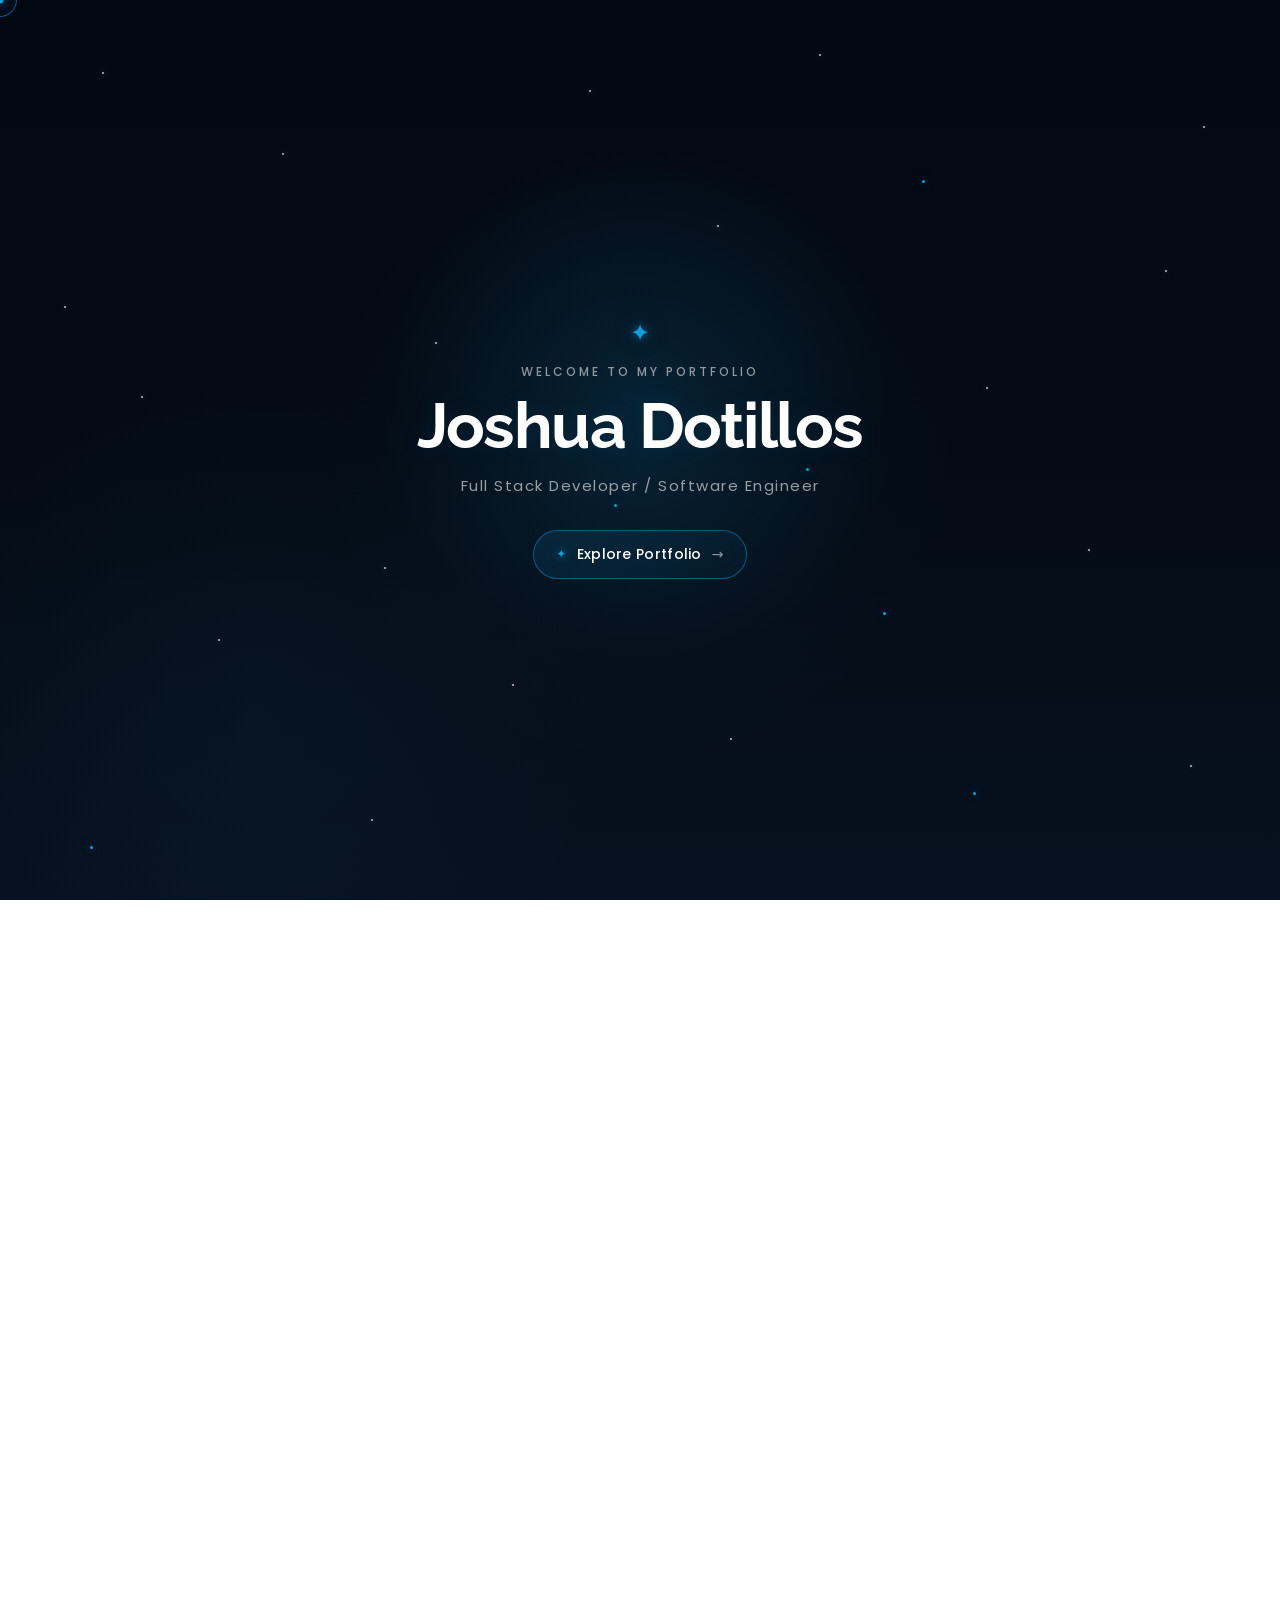
==== commit 7aa8e828: "Added intro and music adjustments" ====
--- a/index.html
+++ b/index.html
@@ -28,12 +28,15 @@
 
     <!-- CSS File -->
     <link href="Content/assets/css/main.css" rel="stylesheet">
-    <link href="Content/assets/css/buttons.css" rel="stylesheet">
 </head>
 
 <body class="index-page">
-
     <header id="header" class="header dark-background d-flex flex-column">
+
+        <!-- Audio Sound -->
+        <audio id="backgroundMusic" loop>
+            <source src="./Content/assets/document/audio-sound.mp3" type="audio/mpeg">
+        </audio>
 
         <!-- Stargazing background -->
         <div class="star-field" aria-hidden="true">
@@ -139,6 +142,54 @@
             <div class="cursor-ring"></div>
         </div>
 
+        <!-- Stargazing Intro Overlay -->
+        <div id="portfolio-intro" class="portfolio-intro">
+
+            <!-- Background stars -->
+            <div class="intro-stars" aria-hidden="true">
+                <span class="intro-star intro-star-1"></span>
+                <span class="intro-star intro-star-2"></span>
+                <span class="intro-star intro-star-3"></span>
+                <span class="intro-star intro-star-4"></span>
+                <span class="intro-star intro-star-5"></span>
+                <span class="intro-star intro-star-6"></span>
+                <span class="intro-star intro-star-7"></span>
+                <span class="intro-star intro-star-8"></span>
+                <span class="intro-star intro-star-9"></span>
+                <span class="intro-star intro-star-10"></span>
+                <span class="intro-star intro-star-11"></span>
+                <span class="intro-star intro-star-12"></span>
+                <span class="intro-star intro-star-13"></span>
+                <span class="intro-star intro-star-14"></span>
+                <span class="intro-star intro-star-15"></span>
+                <span class="intro-star intro-star-16"></span>
+                <span class="intro-star intro-star-17"></span>
+                <span class="intro-star intro-star-18"></span>
+                <span class="intro-star intro-star-19"></span>
+                <span class="intro-star intro-star-20"></span>
+                <span class="intro-star intro-star-21"></span>
+                <span class="intro-star intro-star-22"></span>
+                <span class="intro-star intro-star-23"></span>
+                <span class="intro-star intro-star-24"></span>
+            </div>
+
+            <div class="intro-glow" aria-hidden="true"></div>
+            <div class="intro-content">
+                <div class="intro-symbol" aria-hidden="true"> ✦ </div>
+                <span class="intro-welcome"> Welcome to my portfolio </span>
+                <h1>Joshua Dotillos</h1>
+                <p>Full Stack Developer / Software Engineer</p>
+                <button id="explore-portfolio" class="explore-button" type="button">
+                    <span class="button-star" aria-hidden="true">✦</span>
+                    <span class="button-text"> Explore Portfolio </span>
+                    <span class="button-arrow" aria-hidden="true"> → </span>
+                </button>
+            </div>
+
+            <div id="cursor-star-trail" class="cursor-star-trail" aria-hidden="true"></div>
+            <div id="star-burst" class="star-burst" aria-hidden="true"></div>
+        </div>
+
         <!-- Hero Section -->
         <section id="hero" class="hero section dark-background">
 
@@ -156,7 +207,7 @@
         <!-- End Hero Section -->
 
         <!-- About Section -->
-        <section id="about" class="about section">
+        <section id="about" class="about section less-padding-bottom">
 
             <!-- Section Title -->
             <div class="container section-title" data-aos="fade-up">
@@ -231,7 +282,7 @@
         <!-- End About Section -->
 
         <!-- Stats Section -->
-        <section id="stats" class="stats section">
+        <section id="stats" class="stats section less-padding">
 
             <div class="container" data-aos="fade-up" data-aos-delay="100">
 
@@ -665,10 +716,10 @@
 
                     <!-- Portfolio Filters -->
                     <ul class="portfolio-filters isotope-filters" data-aos="fade-up" data-aos-delay="100">
-                        <li data-filter="*" class="filter-active">All</li>
-                        <li data-filter=".filter-backend">Backend</li>
-                        <li data-filter=".filter-frontend">Frontend</li>
-                        <li data-filter=".filter-cms">CMS</li>
+                        <li data-filter="*" class="filter-active circle-wide">All</li>
+                        <li data-filter=".filter-backend" class="circle-wide">Backend</li>
+                        <li data-filter=".filter-frontend" class="circle-wide">Frontend</li>
+                        <li data-filter=".filter-cms" class="circle-wide">CMS</li>
                     </ul>
                     <!-- End Portfolio Filters -->
 
--- a/Content/assets/css/main.css
+++ b/Content/assets/css/main.css
@@ -672,12 +672,19 @@
 /*--------------------------------------------------------------
 # Global Sections
 --------------------------------------------------------------*/
-section,
-.section {
+section, .section {
   color: var(--default-color);
   background-color: var(--background-color);
   padding: 60px 0;
   overflow: clip;
+}
+
+.less-padding {
+  padding: 30px 0 !important;
+}
+
+.less-padding-bottom {
+  padding-bottom: 30px !important;
 }
 
 /*--------------------------------------------------------------
@@ -709,6 +716,482 @@
 
 .section-title p {
   margin-bottom: 0;
+}
+
+/*--------------------------------------------------------------
+# Intro Page Lock
+--------------------------------------------------------------*/
+
+html.intro-active, body.intro-active {
+    overflow: hidden !important;
+    height: 100%;
+}
+
+.portfolio-intro {
+    position: fixed;
+    inset: 0;
+    width: 100%;
+    height: 100dvh;
+    z-index: 99999;
+    pointer-events: auto;
+    touch-action: none;
+    overflow: hidden;
+}
+
+body.intro-active > *:not(#portfolio-intro) {
+    pointer-events: none;
+}
+
+.portfolio-intro.intro-exit {
+    pointer-events: none;
+    opacity: 0;
+    visibility: hidden;
+}
+
+/*--------------------------------------------------------------
+# Portfolio Intro
+--------------------------------------------------------------*/
+.portfolio-intro {
+    position: fixed;
+    inset: 0;
+    width: 100%;
+    height: 100vh;
+    height: 100dvh;
+    display: flex;
+    align-items: center;
+    justify-content: center;
+    background: radial-gradient(circle at 50% 45%, rgba(20, 157, 221, 0.12), transparent 32%),radial-gradient(circle at 20% 80%, rgba(20, 157, 221, 0.045), transparent 28%), linear-gradient(180deg, #030913 0%, #040b14 50%, #07111f 100%);
+    z-index: 99999;
+    opacity: 1;
+    visibility: visible;
+    overflow: hidden;
+    transition: opacity 1.2s ease, visibility 1.2s ease;
+}
+
+.portfolio-intro.intro-exit {
+    opacity: 0;
+    visibility: hidden;
+    pointer-events: none;
+}
+
+.intro-glow {
+    position: absolute;
+    top: 50%;
+    left: 50%;
+    width: 650px;
+    height: 650px;
+    transform: translate(-50%, -50%);
+    background: radial-gradient(circle, rgba(20, 157, 221, 0.055) 0%, rgba(20, 157, 221, 0.025) 30%, transparent 70%);
+    pointer-events: none;
+}
+
+.intro-stars {
+    position: absolute;
+    inset: 0;
+    width: 100%;
+    height: 100%;
+    pointer-events: none;
+}
+
+.intro-star {
+    position: absolute;
+    width: 2px;
+    height: 2px;
+    border-radius: 50%;
+    background: rgba(255, 255, 255, 0.75);
+    box-shadow: 0 0 5px rgba(255, 255, 255, 0.35);
+    animation: introStarTwinkle 4s ease-in-out infinite;
+}
+
+.intro-star:nth-child(4n) {
+    width: 3px;
+    height: 3px;
+    background: #149ddd;
+    box-shadow: 0 0 8px rgba(20, 157, 221, 0.8), 0 0 18px rgba(20, 157, 221, 0.25);
+}
+
+.intro-star-1 {
+    top: 8%;
+    left: 8%;
+    animation-delay: 0.2s;
+}
+
+.intro-star-2 {
+    top: 17%;
+    left: 22%;
+    animation-delay: 1.1s;
+}
+
+.intro-star-3 {
+    top: 10%;
+    left: 46%;
+    animation-delay: 2.1s;
+}
+
+.intro-star-4 {
+    top: 20%;
+    left: 72%;
+    animation-delay: 0.6s;
+}
+
+.intro-star-5 {
+    top: 30%;
+    left: 91%;
+    animation-delay: 1.8s;
+}
+
+.intro-star-6 {
+    top: 44%;
+    left: 11%;
+    animation-delay: 2.4s;
+}
+
+.intro-star-7 {
+    top: 38%;
+    left: 34%;
+    animation-delay: 0.9s;
+}
+
+.intro-star-8 {
+    top: 52%;
+    left: 63%;
+    animation-delay: 1.5s;
+}
+
+.intro-star-9 {
+    top: 61%;
+    left: 85%;
+    animation-delay: 2.6s;
+}
+
+.intro-star-10 {
+    top: 71%;
+    left: 17%;
+    animation-delay: 0.5s;
+}
+
+.intro-star-11 {
+    top: 76%;
+    left: 40%;
+    animation-delay: 1.9s;
+}
+
+.intro-star-12 {
+    top: 68%;
+    left: 69%;
+    animation-delay: 2.8s;
+}
+
+.intro-star-13 {
+    top: 85%;
+    left: 93%;
+    animation-delay: 1.2s;
+}
+
+.intro-star-14 {
+    top: 91%;
+    left: 29%;
+    animation-delay: 2.2s;
+}
+
+.intro-star-15 {
+    top: 25%;
+    left: 56%;
+    animation-delay: 0.8s;
+}
+
+.intro-star-16 {
+    top: 56%;
+    left: 48%;
+    animation-delay: 1.6s;
+}
+
+.intro-star-17 {
+    top: 14%;
+    left: 94%;
+    animation-delay: 2.5s;
+}
+
+.intro-star-18 {
+    top: 82%;
+    left: 57%;
+    animation-delay: 0.4s;
+}
+
+.intro-star-19 {
+    top: 43%;
+    left: 77%;
+    animation-delay: 1.8s;
+}
+
+.intro-star-20 {
+    top: 94%;
+    left: 7%;
+    animation-delay: 2.9s;
+}
+
+.intro-star-21 {
+    top: 6%;
+    left: 64%;
+    animation-delay: 1.3s;
+}
+
+.intro-star-22 {
+    top: 34%;
+    left: 5%;
+    animation-delay: 2.4s;
+}
+
+.intro-star-23 {
+    top: 63%;
+    left: 30%;
+    animation-delay: 0.7s;
+}
+
+.intro-star-24 {
+    top: 88%;
+    left: 76%;
+    animation-delay: 2.1s;
+}
+
+@keyframes introStarTwinkle {
+    0%, 100% {
+        opacity: 0.15;
+        transform: scale(0.7);
+    }
+
+    50% {
+        opacity: 1;
+        transform: scale(1.35);
+    }
+}
+
+.intro-content {
+    position: relative;
+    z-index: 10;
+    display: flex;
+    flex-direction: column;
+    align-items: center;
+    text-align: center;
+    color: #ffffff;
+    animation: introContentIn 1.2s ease forwards;
+}
+
+.intro-symbol {
+    margin-bottom: 18px;
+    color: #149ddd;
+    font-size: 24px;
+    line-height: 1;
+    text-shadow: 0 0 10px rgba(20, 157, 221, 0.7), 0 0 30px rgba(20, 157, 221, 0.25);
+    animation: introSymbolPulse 3s ease-in-out infinite;
+}
+
+.intro-welcome {
+    margin-bottom: 10px;
+    font-size: 12px;
+    font-weight: 500;
+    letter-spacing: 3px;
+    text-transform: uppercase;
+    color: rgba(255, 255, 255, 0.55);
+}
+
+.intro-content h1 {
+    margin: 0;
+    font-size: clamp(38px, 6vw, 64px);
+    line-height: 1.1;
+    font-weight: 700;
+    letter-spacing: -1.5px;
+    color: #ffffff;
+    text-shadow: 0 0 25px rgba(20, 157, 221, 0.10);
+}
+
+.intro-content p {
+    margin: 14px 0 32px;
+    font-size: 15px;
+    letter-spacing: 1.5px;
+    color: rgba(255, 255, 255, 0.58);
+}
+
+.explore-button {
+    position: relative;
+    display: inline-flex;
+    align-items: center;
+    justify-content: center;
+    gap: 10px;
+    min-width: 190px;
+    padding: 13px 22px;
+    border: 1px solid rgba(20, 157, 221, 0.45);
+    border-radius: 50px;
+    background: linear-gradient( 135deg, rgba(20, 157, 221, 0.12), rgba(20, 157, 221, 0.04));
+    color: #ffffff;
+    font-family: inherit;
+    font-size: 14px;
+    font-weight: 500;
+    letter-spacing: 0.3px;
+    cursor: pointer;
+    box-shadow: 0 0 0 rgba(20, 157, 221, 0), inset 0 0 20px rgba(20, 157, 221, 0.025);
+    backdrop-filter: blur(8px);
+    transition: transform 0.3s ease, border-color 0.3s ease, background 0.3s ease, box-shadow 0.3s ease;
+}
+
+.explore-button:hover {
+    transform: translateY(-3px);
+    border-color: rgba(20, 157, 221, 0.85);
+    background: linear-gradient(135deg, rgba(20, 157, 221, 0.20), rgba(20, 157, 221, 0.07));
+    box-shadow: 0 8px 30px rgba(20, 157, 221, 0.12), 0 0 25px rgba(20, 157, 221, 0.08);
+}
+
+.explore-button:active {
+    transform: translateY(-1px) scale(0.98);
+}
+
+.button-star {
+    color: #149ddd;
+    font-size: 12px;
+    text-shadow: 0 0 8px rgba(20, 157, 221, 0.8);
+    transition: transform 0.3s ease, text-shadow 0.3s ease;
+}
+
+.explore-button:hover .button-star {
+    transform: rotate(25deg) scale(1.2);
+    text-shadow: 0 0 10px rgba(20, 157, 221, 1), 0 0 20px rgba(20, 157, 221, 0.4);
+}
+
+.button-arrow {
+    opacity: 0.55;
+    transform: translateX(0);
+    transition: transform 0.3s ease, opacity 0.3s ease;
+}
+
+.explore-button:hover .button-arrow {
+    opacity: 1;
+    transform: translateX(4px);
+}
+
+.cursor-star-trail {
+    position: fixed;
+    inset: 0;
+    pointer-events: none;
+    z-index: 20;
+    overflow: hidden;
+}
+
+
+.cursor-star {
+    position: absolute;
+    width: 4px;
+    height: 4px;
+    border-radius: 50%;
+    background: #149ddd;
+    box-shadow: 0 0 6px rgba(20, 157, 221, 0.9), 0 0 14px rgba(20, 157, 221, 0.35);
+    pointer-events: none;
+    animation: cursorStarFade 800ms ease-out forwards;
+}
+
+
+.cursor-star.white {
+    width: 3px;
+    height: 3px;
+    background: rgba(255, 255, 255, 0.95);
+    box-shadow: 0 0 6px rgba(255, 255, 255, 0.7);
+}
+
+
+@keyframes cursorStarFade {
+    0% {
+        opacity: 0;
+        transform: translate(-50%, -50%) scale(0.2);
+    }
+
+    20% {
+        opacity: 1;
+    }
+
+    100% {
+        opacity: 0;
+        transform:translate(calc(-50% + var(--drift-x)), calc(-50% + var(--drift-y))) scale(0);
+    }
+}
+
+.star-burst {
+    position: fixed;
+    inset: 0;
+    pointer-events: none;
+    z-index: 30;
+    overflow: hidden;
+}
+
+
+.burst-star {
+    position: absolute;
+    left: var(--x);
+    top: var(--y);
+    color: #149ddd;
+    font-size: var(--size);
+    line-height: 1;
+    opacity: 0;
+    text-shadow:0 0 8px rgba(20, 157, 221, 0.9), 0 0 20px rgba(20, 157, 221, 0.4);
+    animation: burstStar 900ms ease-out forwards;
+}
+
+
+@keyframes burstStar {
+    0% {
+        opacity: 1;
+        transform: translate(-50%, -50%) scale(0.2);
+    }
+
+    70% {
+        opacity: 0.8;
+    }
+
+    100% {
+        opacity: 0;
+        transform: translate(calc(-50% + var(--move-x)), calc(-50% + var(--move-y))) scale(1.4);
+    }
+}
+
+@keyframes introContentIn {
+    0% {
+        opacity: 0;
+        transform: translateY(18px);
+    }
+
+    100% {
+        opacity: 1;
+        transform: translateY(0);
+    }
+}
+
+
+@keyframes introSymbolPulse {
+    0%, 100% {
+        opacity: 0.45;
+        transform: scale(0.9);
+    }
+
+    50% {
+        opacity: 1;
+        transform: scale(1.12);
+    }
+}
+
+@media (prefers-reduced-motion: reduce) {
+    .portfolio-intro {
+        transition: opacity 0.3s ease;
+    }
+
+    .intro-content, .intro-symbol, .intro-star {
+        animation: none;
+    }
+
+    .cursor-star, .burst-star {
+        animation-duration: 300ms;
+    }
+
+    .explore-button {
+        transition: none;
+    }
 }
 
 /*--------------------------------------------------------------
@@ -1752,7 +2235,7 @@
   position: fixed;
   inset: 0;
   pointer-events: none;
-  z-index: 99999;
+  z-index: 100001 !important;
 }
 
 .cursor-dot, .cursor-ring {
@@ -1795,31 +2278,25 @@
 }
 
 @media (hover: hover) and (pointer: fine) {
-
   body {
     cursor: none;
   }
 
-  a, button, input, textarea, select, .btn {
+  a, button, input, textarea, select, .btn, li {
     cursor: none !important;
   }
-
 }
 
 @media (hover: none), (pointer: coarse) {
-
   .custom-cursor {
     display: none;
   }
-
 }
 
 @media (prefers-reduced-motion: reduce) {
-
   .custom-cursor {
     display: none;
   }
-
 }
 
 /*--------------------------------------------------------------
@@ -1870,6 +2347,10 @@
     padding: 0;
   }
 
+  .img-fluid{
+    max-width: 50%;
+  }
+
   .section-title {
     padding-top: 20px;
   }
@@ -1918,4 +2399,35 @@
     padding: 10px 12px;
     font-size: 13px;
   }
+}
+
+@media (max-width: 767px) {
+    .intro-content {
+        padding: 0 25px;
+    }
+
+    .intro-content h1 {
+        font-size: 40px;
+        letter-spacing: -1px;
+    }
+
+    .intro-welcome {
+        font-size: 10px;
+        letter-spacing: 2.5px;
+    }
+
+    .intro-content p {
+        font-size: 14px;
+        margin-bottom: 28px;
+    }
+
+    .explore-button {
+        min-width: 180px;
+        padding: 12px 20px;
+    }
+
+    .intro-glow {
+        width: 450px;
+        height: 450px;
+    }
 }
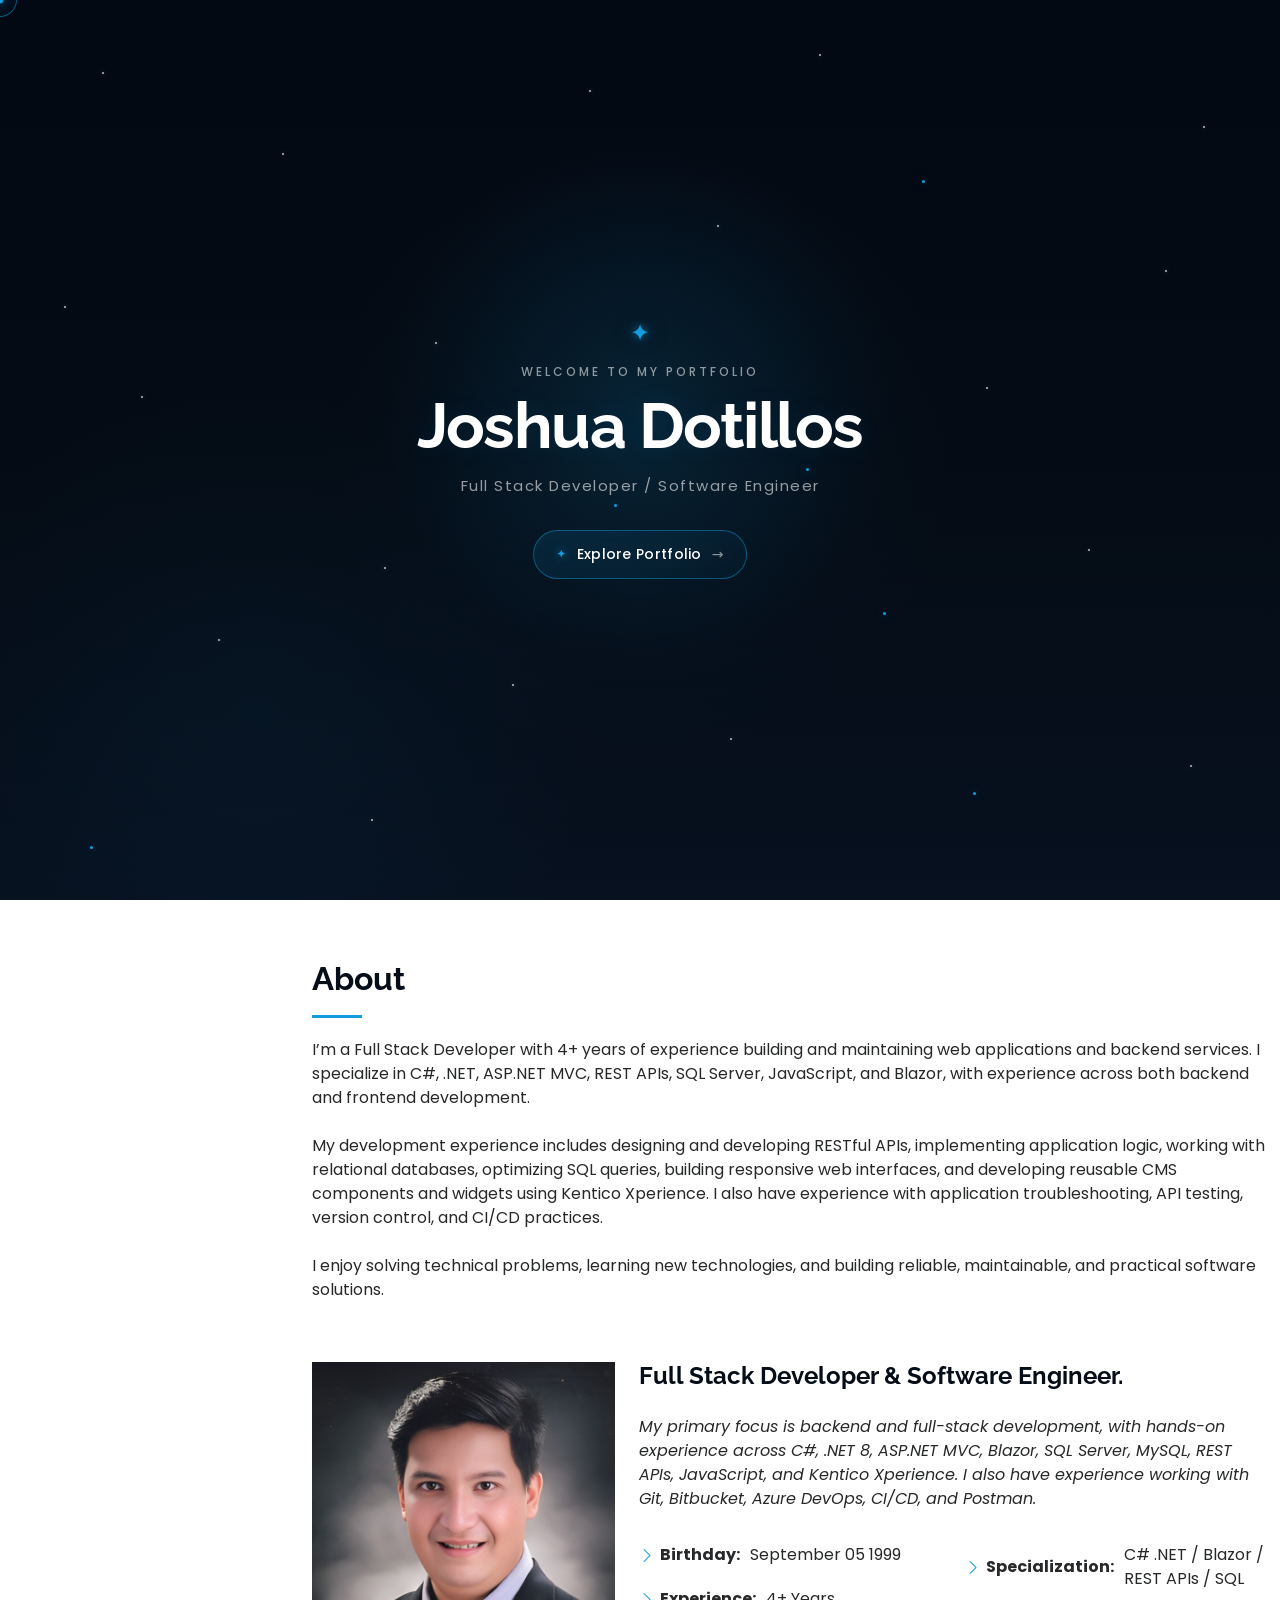
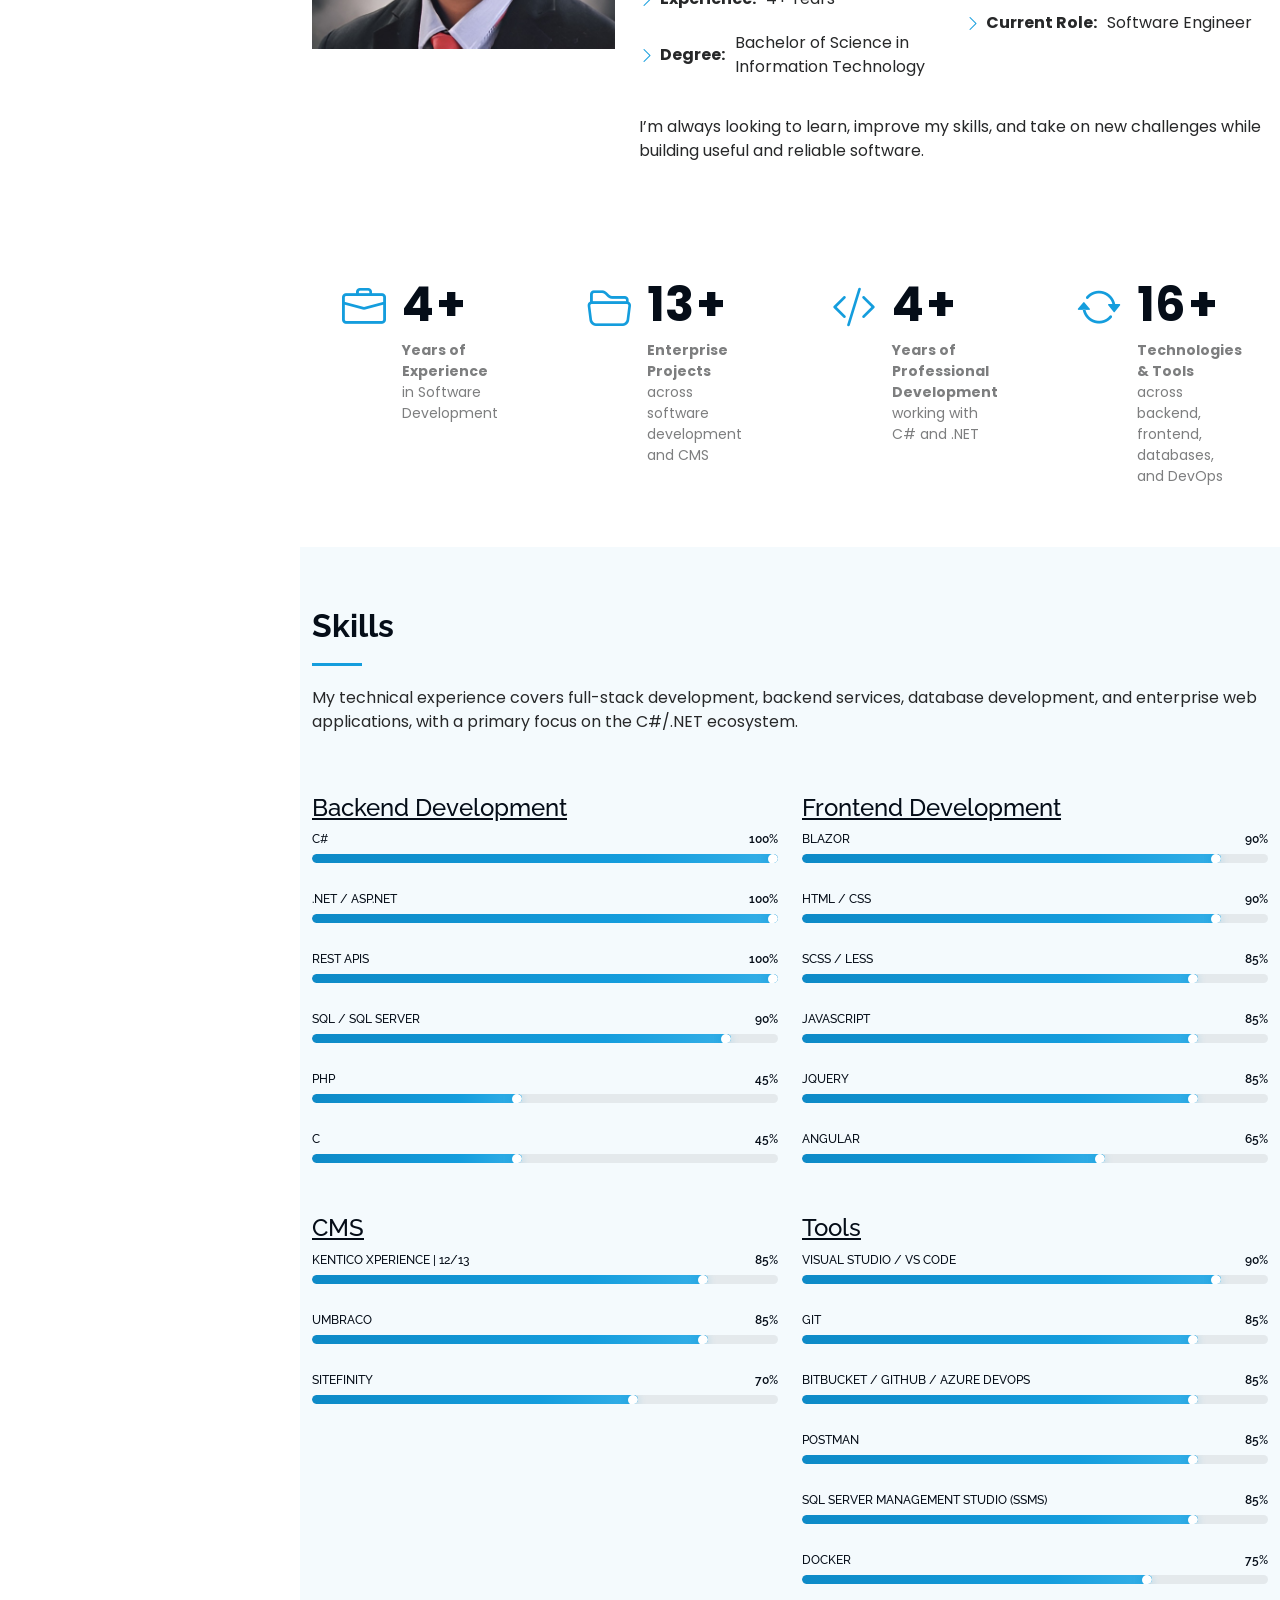
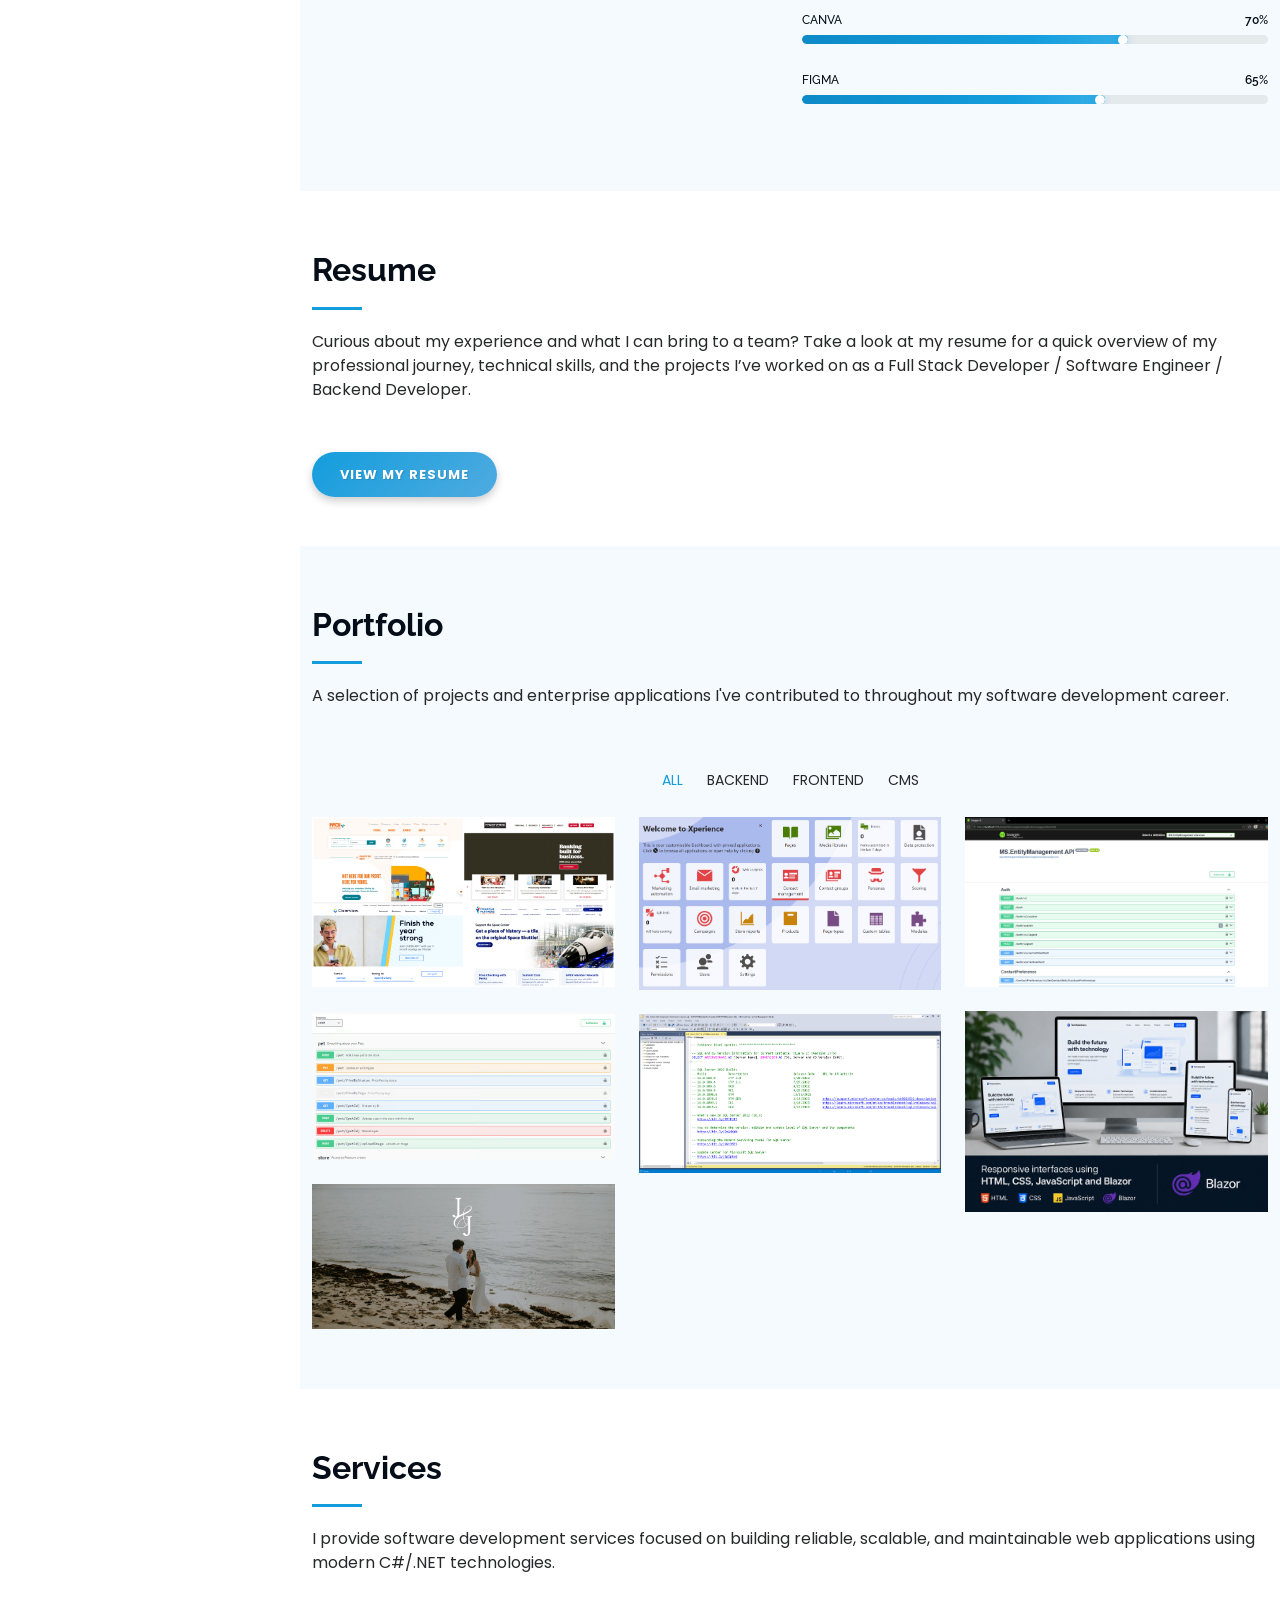
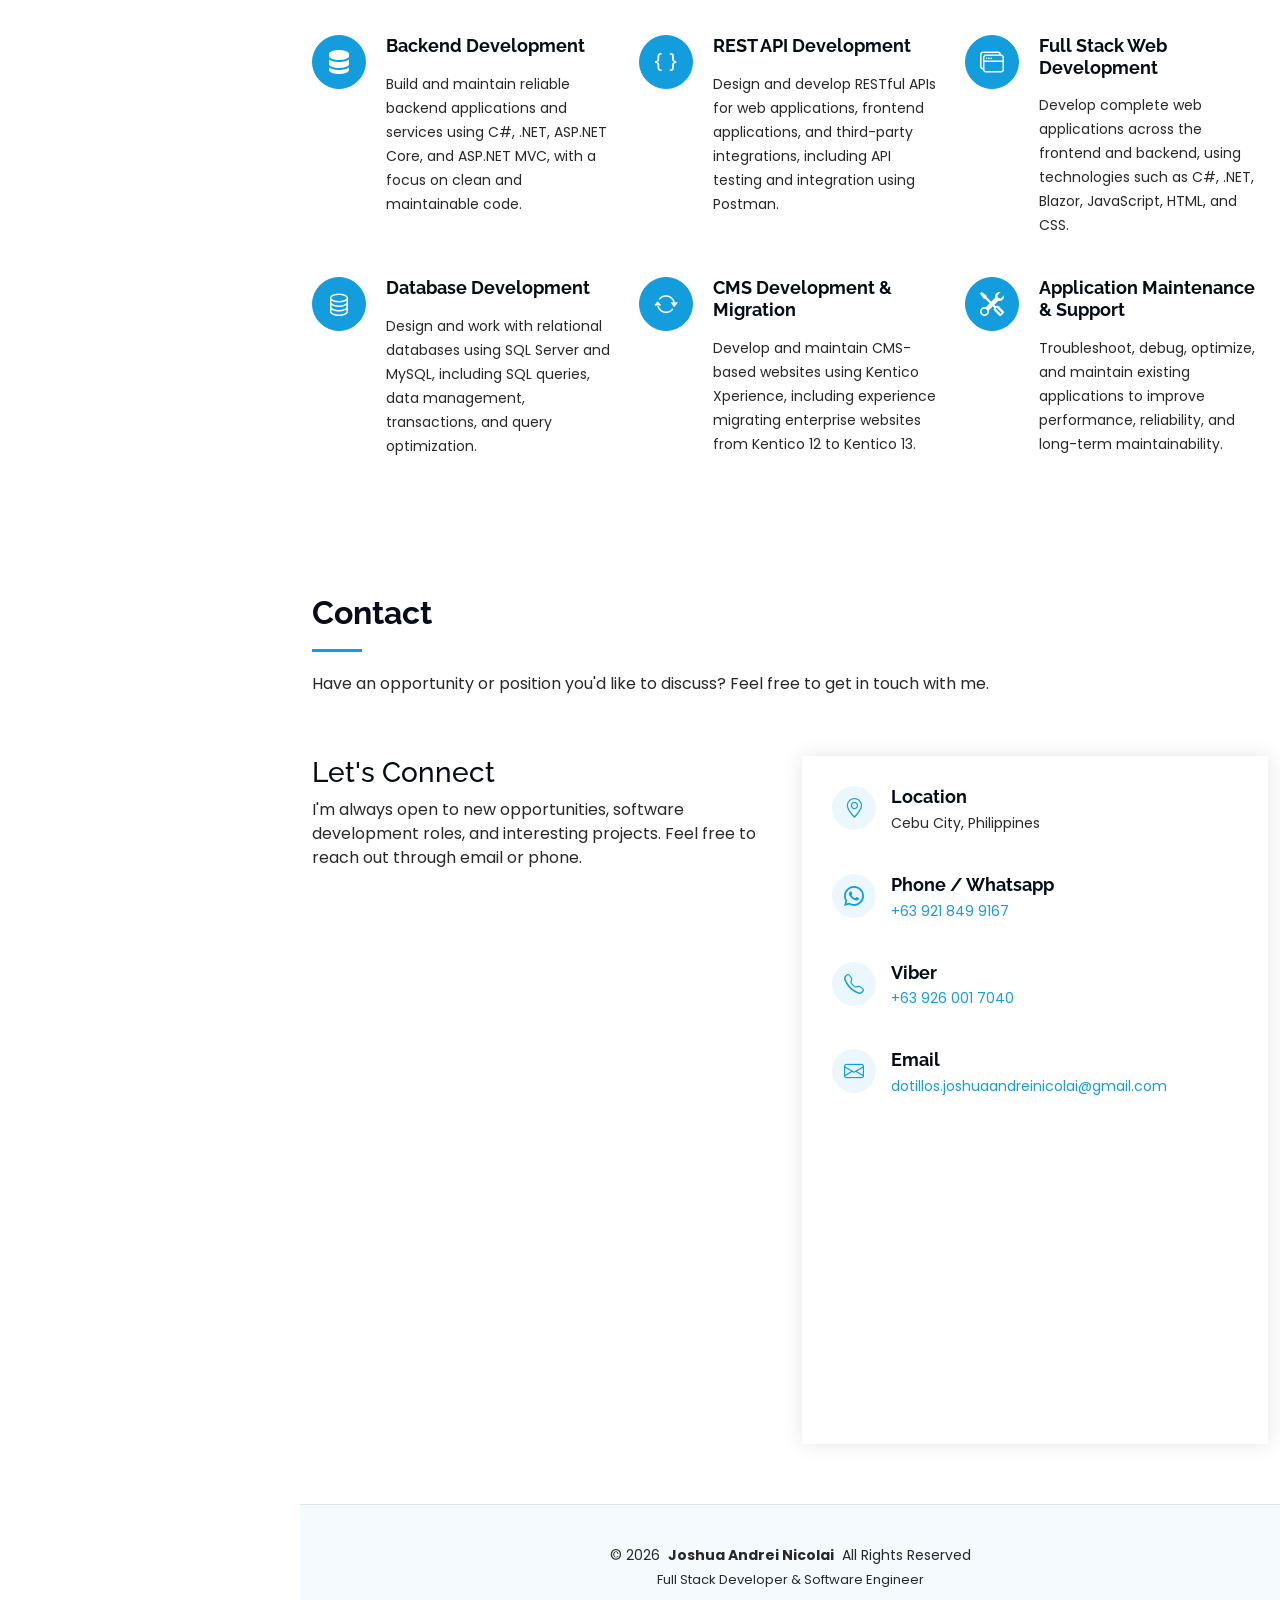
==== commit 1d2de861: "Removed BG music" ====
--- a/index.html
+++ b/index.html
@@ -32,11 +32,6 @@
 
 <body class="index-page">
     <header id="header" class="header dark-background d-flex flex-column">
-
-        <!-- Audio Sound -->
-        <audio id="backgroundMusic" loop>
-            <source src="./Content/assets/document/audio-sound.mp3" type="audio/mpeg">
-        </audio>
 
         <!-- Stargazing background -->
         <div class="star-field" aria-hidden="true">
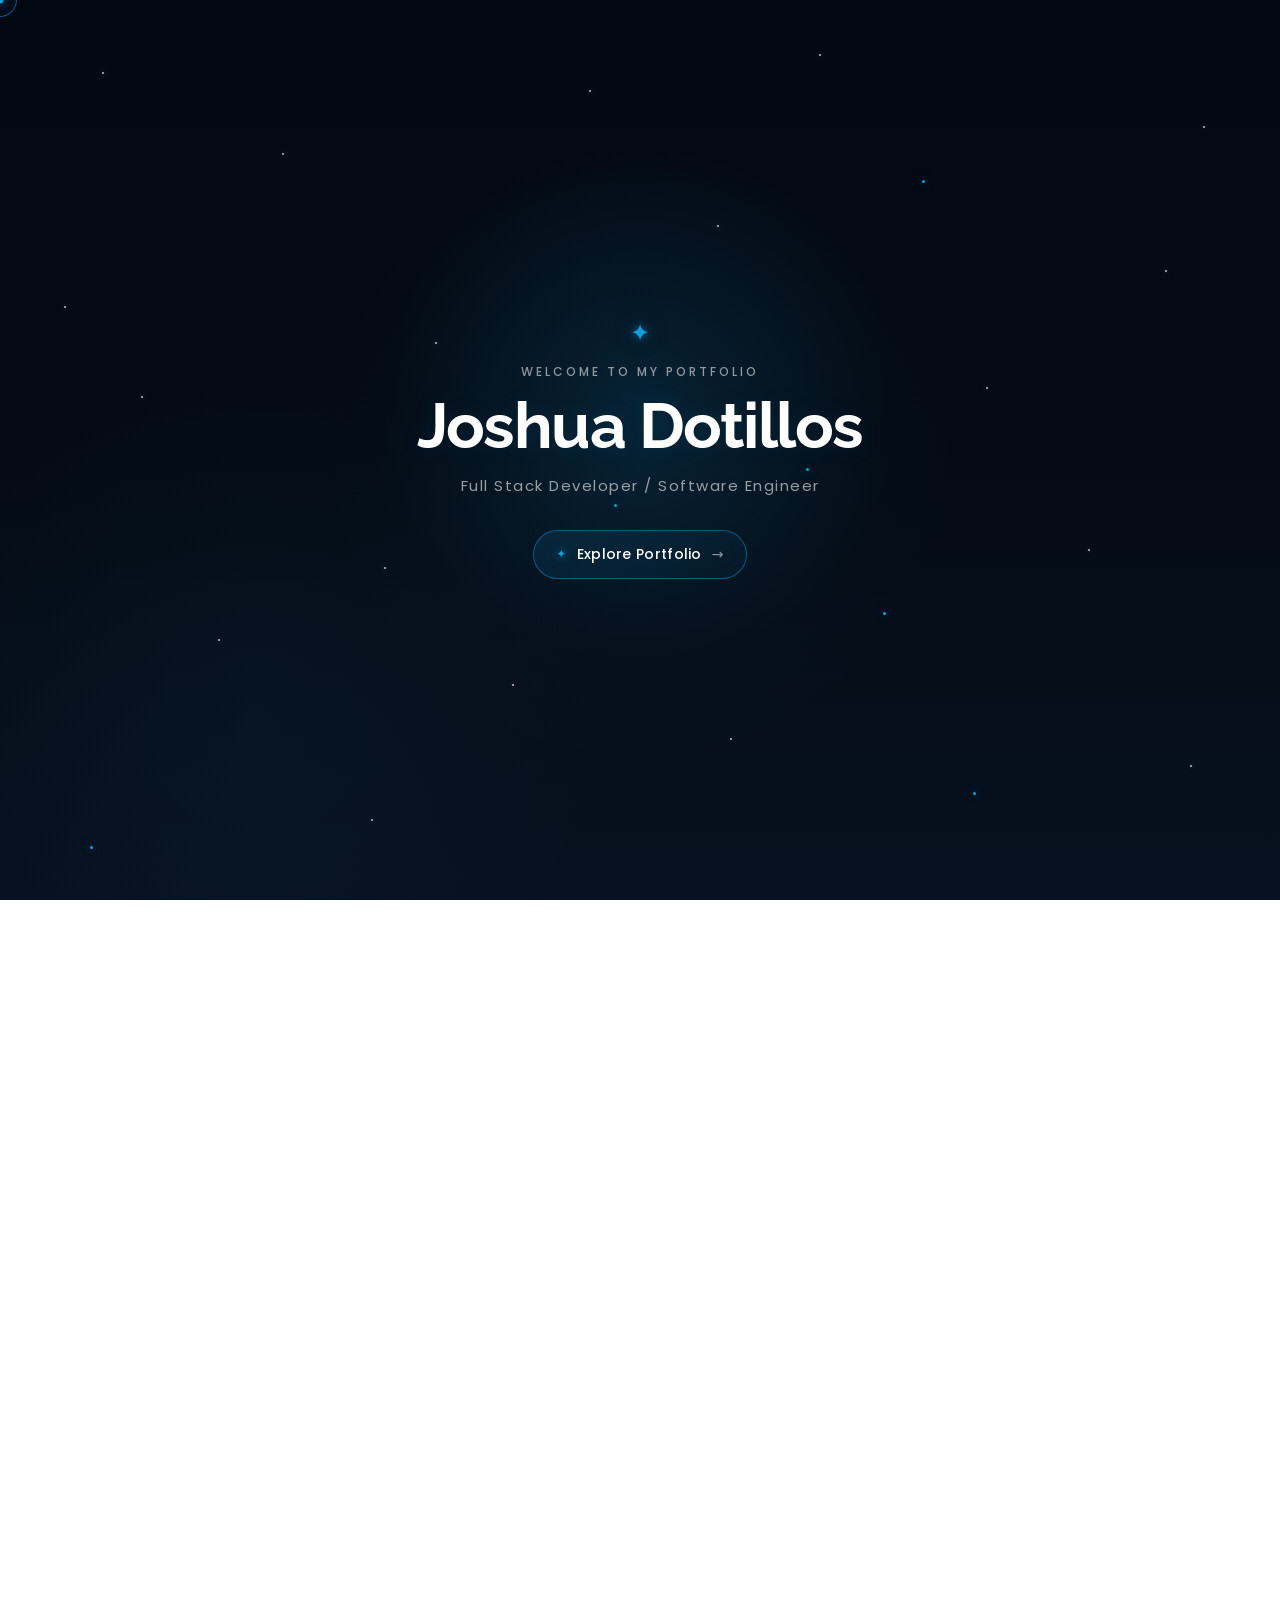
==== commit dce426af: "Added adjustments for the Website Portfolio and added a website newly created" ====
--- a/index.html
+++ b/index.html
@@ -231,7 +231,7 @@
 
                 <div class="row gy-4 justify-content-center">
                     <div class="col-lg-4">
-                        <img src="Content/assets/img/my-profile-img.jpg" class="img-fluid" alt="">
+                        <img src="Content/assets/img/my-profile-img.jpg" class="profile-img img-fluid" alt="">
                     </div>
                     <div class="col-lg-8 content">
                         <h2>Full Stack Developer &amp; Software Engineer.</h2>
@@ -887,11 +887,31 @@
                         </div>
                         <!-- End Portfolio Item -->
 
-                    </div>
-                    <!-- End Portfolio Container -->
-
+                        <!-- Portfolio Item -->
+                        <div class="col-lg-4 col-md-6 portfolio-item isotope-item filter-frontend">
+                            <div class="portfolio-content h-100">
+                                <img src="Content/assets/img/portfolio/jill-website-portfolio.png" class="img-fluid"
+                                    alt="Database Development">
+
+                                <div class="portfolio-info">
+                                    <h4>Jill Website Portfolio</h4>
+                                    <p>A personal website I created for my wife's portfolio while also exploring and learning more about HTML, CSS, and JavaScript.</p>
+
+                                    <a href="Content/assets/img/portfolio/jill-website-portfolio.png" title="Jill Website Portfolio"
+                                        data-gallery="portfolio-gallery-database" class="glightbox preview-link">
+                                        <i class="bi bi-zoom-in"></i>
+                                    </a>
+
+                                    <a href="portfolio-details-jill-website-portfolio.html" title="More Details" class="details-link">
+                                        <i class="bi bi-link-45deg"></i>
+                                    </a>
+                                </div>
+                            </div>
+                        </div>
+                        <!-- End Portfolio Item -->
+
+                    </div>
                 </div>
-
             </div>
 
         </section>
--- a/Content/assets/css/main.css
+++ b/Content/assets/css/main.css
@@ -1567,9 +1567,16 @@
 .portfolio .portfolio-content {
   position: relative;
   overflow: hidden;
+  aspect-ratio: 16 / 9;
+  background: #f4fafd;
 }
 
 .portfolio .portfolio-content img {
+  width: 100%;
+  height: 100%;
+  object-fit: cover;
+  object-position: center;
+  display: block;
   transition: 0.3s;
 }
 
@@ -1838,56 +1845,6 @@
 .contact .info-item:hover i {
   background: var(--accent-color);
   color: var(--contrast-color);
-}
-
-.contact .php-email-form {
-  background-color: var(--surface-color);
-  height: 100%;
-  padding: 30px;
-  box-shadow: 0px 0px 20px rgba(0, 0, 0, 0.1);
-}
-
-@media (max-width: 575px) {
-  .contact .php-email-form {
-    padding: 20px;
-  }
-}
-
-.contact .php-email-form input[type=text],
-.contact .php-email-form input[type=email],
-.contact .php-email-form textarea {
-  font-size: 14px;
-  padding: 10px 15px;
-  box-shadow: none;
-  border-radius: 0;
-  color: var(--default-color);
-  background-color: var(--surface-color);
-  border-color: color-mix(in srgb, var(--default-color), transparent 80%);
-}
-
-.contact .php-email-form input[type=text]:focus,
-.contact .php-email-form input[type=email]:focus,
-.contact .php-email-form textarea:focus {
-  border-color: var(--accent-color);
-}
-
-.contact .php-email-form input[type=text]::placeholder,
-.contact .php-email-form input[type=email]::placeholder,
-.contact .php-email-form textarea::placeholder {
-  color: color-mix(in srgb, var(--default-color), transparent 70%);
-}
-
-.contact .php-email-form button[type=submit] {
-  color: var(--contrast-color);
-  background: var(--accent-color);
-  border: 0;
-  padding: 10px 30px;
-  transition: 0.4s;
-  border-radius: 50px;
-}
-
-.contact .php-email-form button[type=submit]:hover {
-  background: color-mix(in srgb, var(--accent-color), transparent 25%);
 }
 
 /*--------------------------------------------------------------
@@ -2347,7 +2304,7 @@
     padding: 0;
   }
 
-  .img-fluid{
+  .profile-img.img-fluid{
     max-width: 50%;
   }
 
